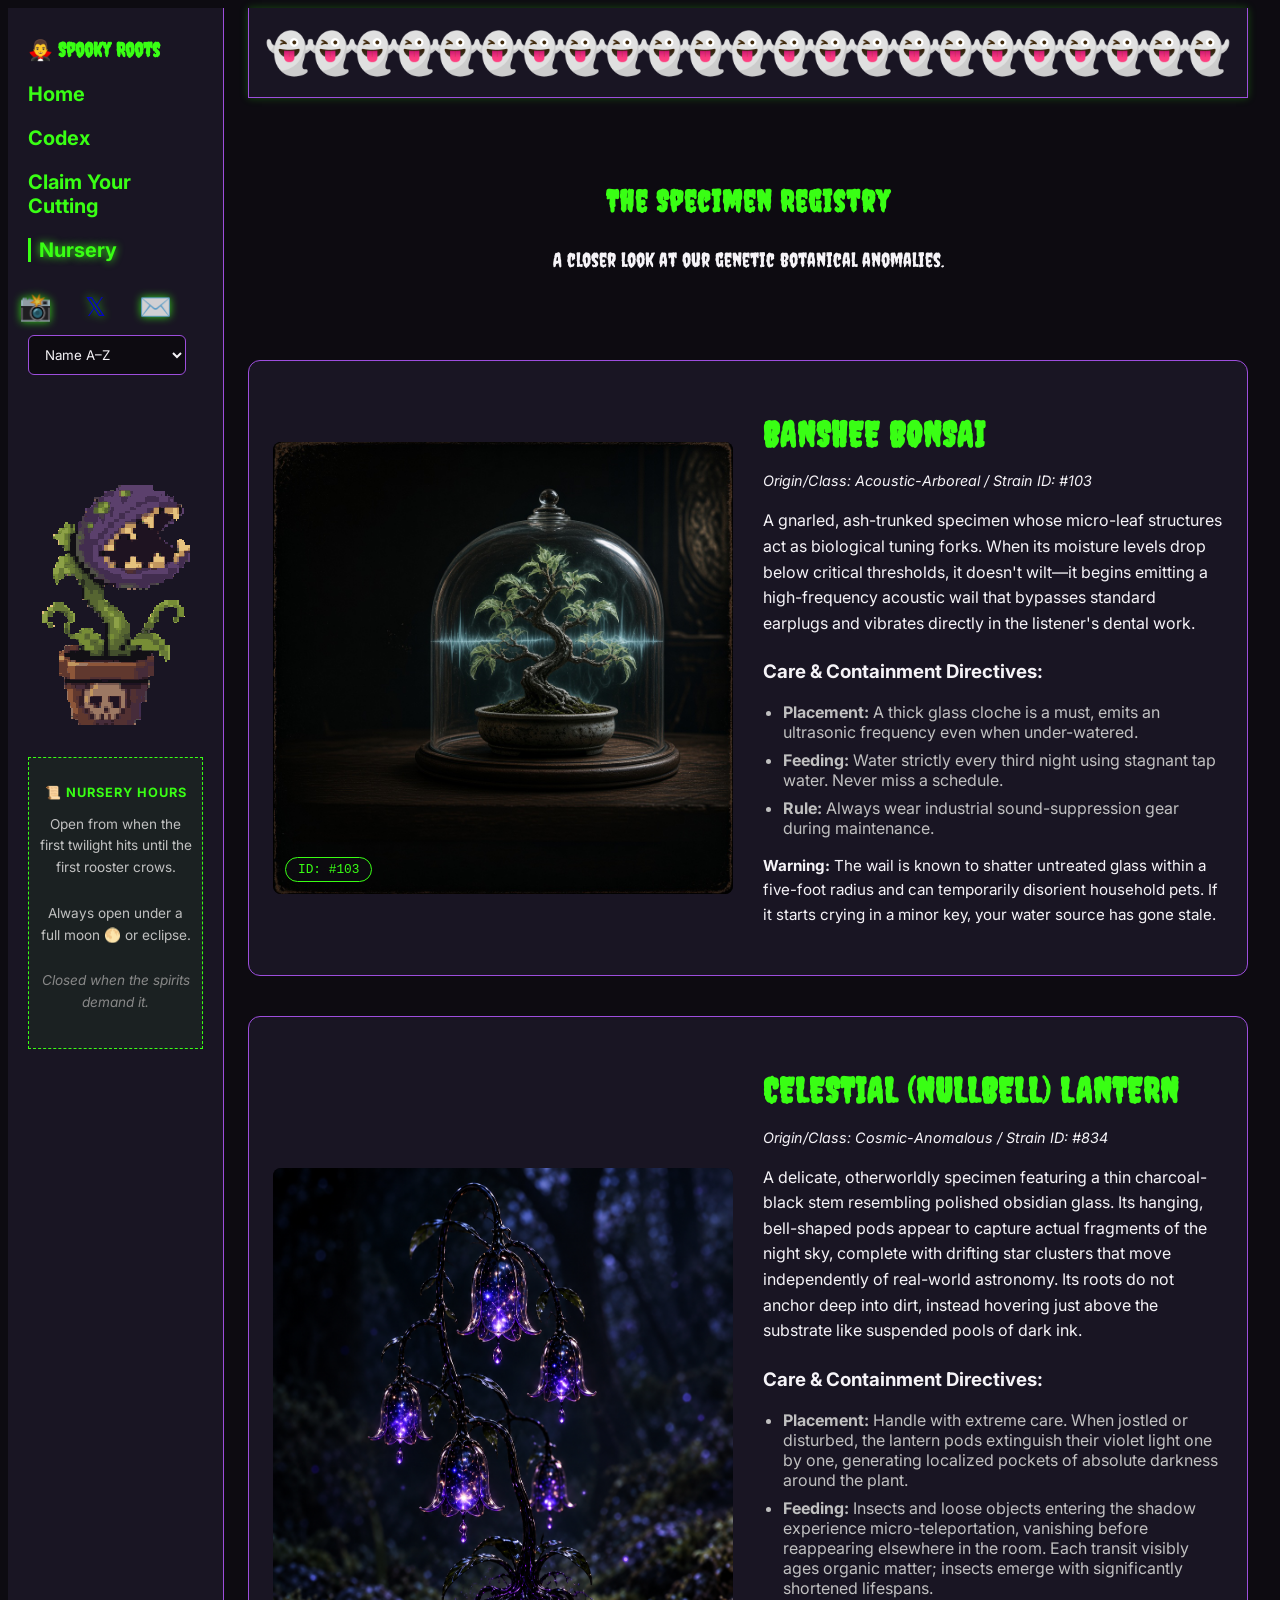
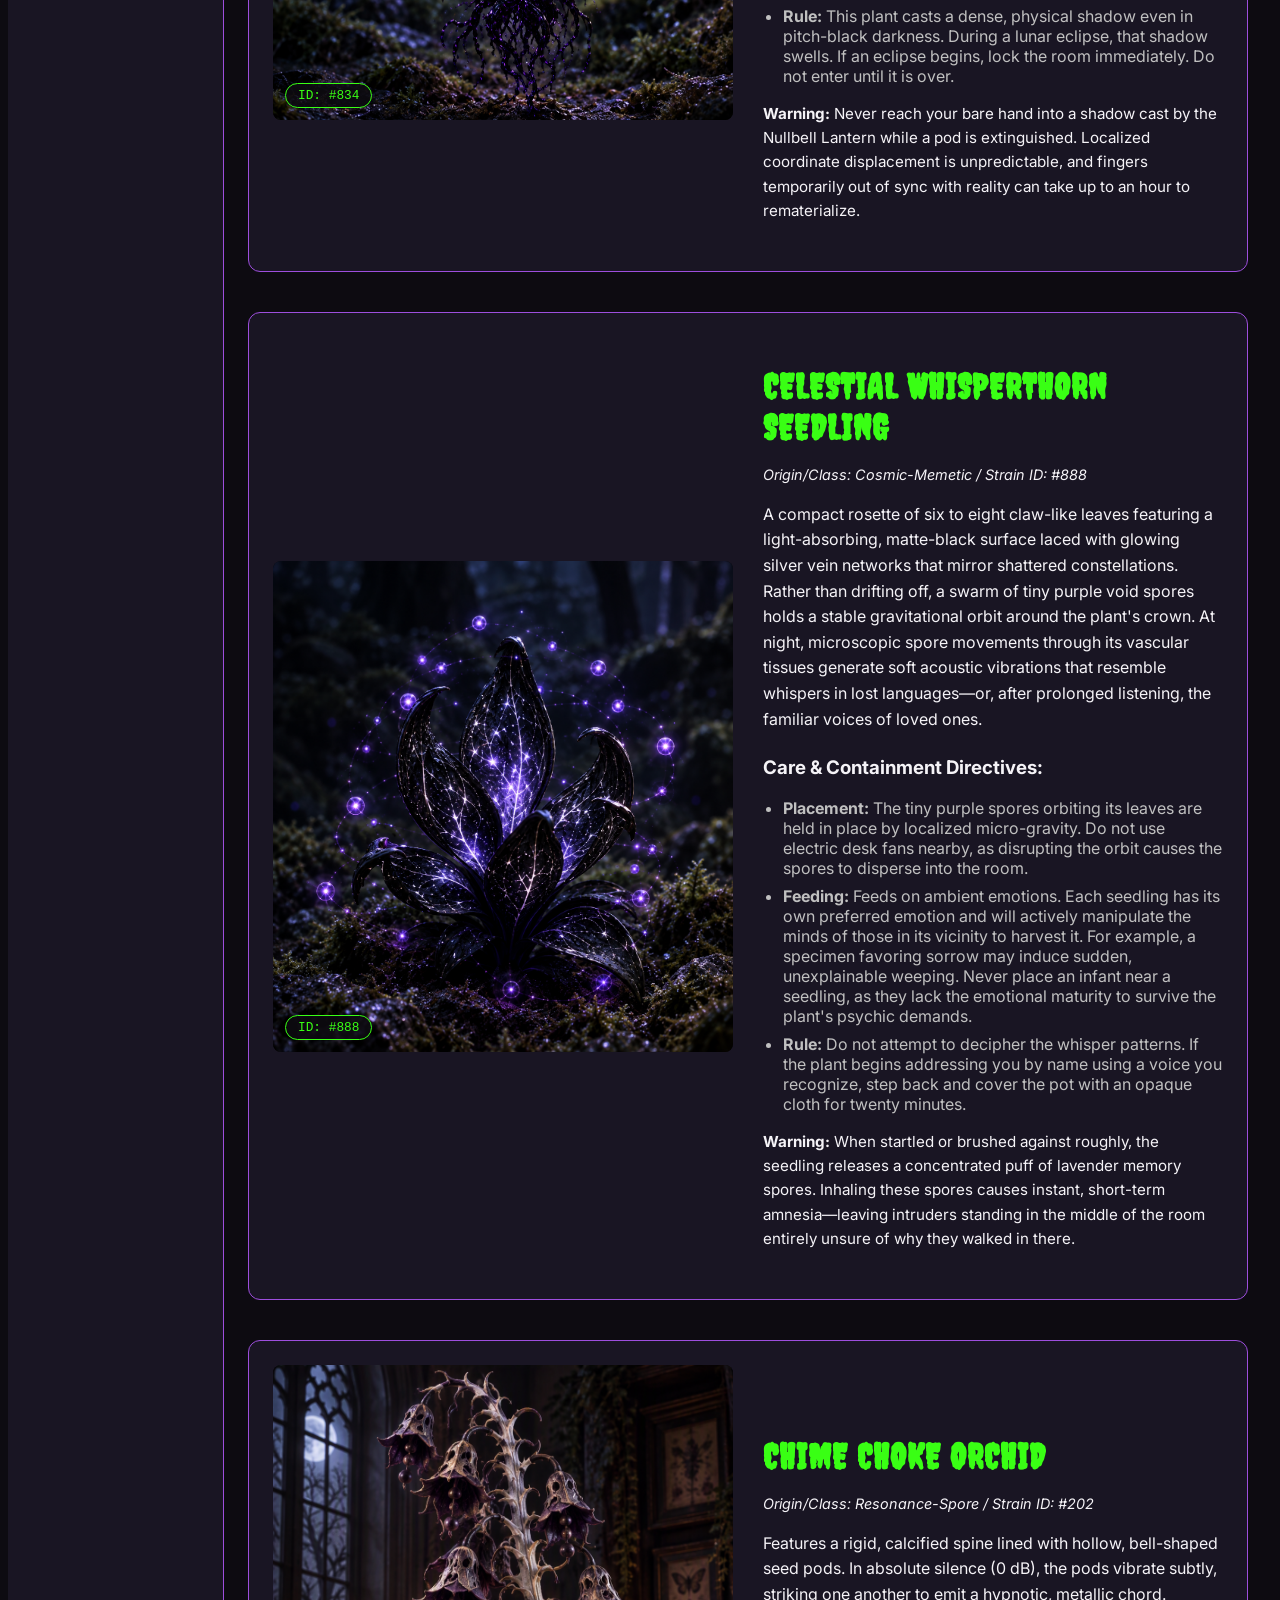
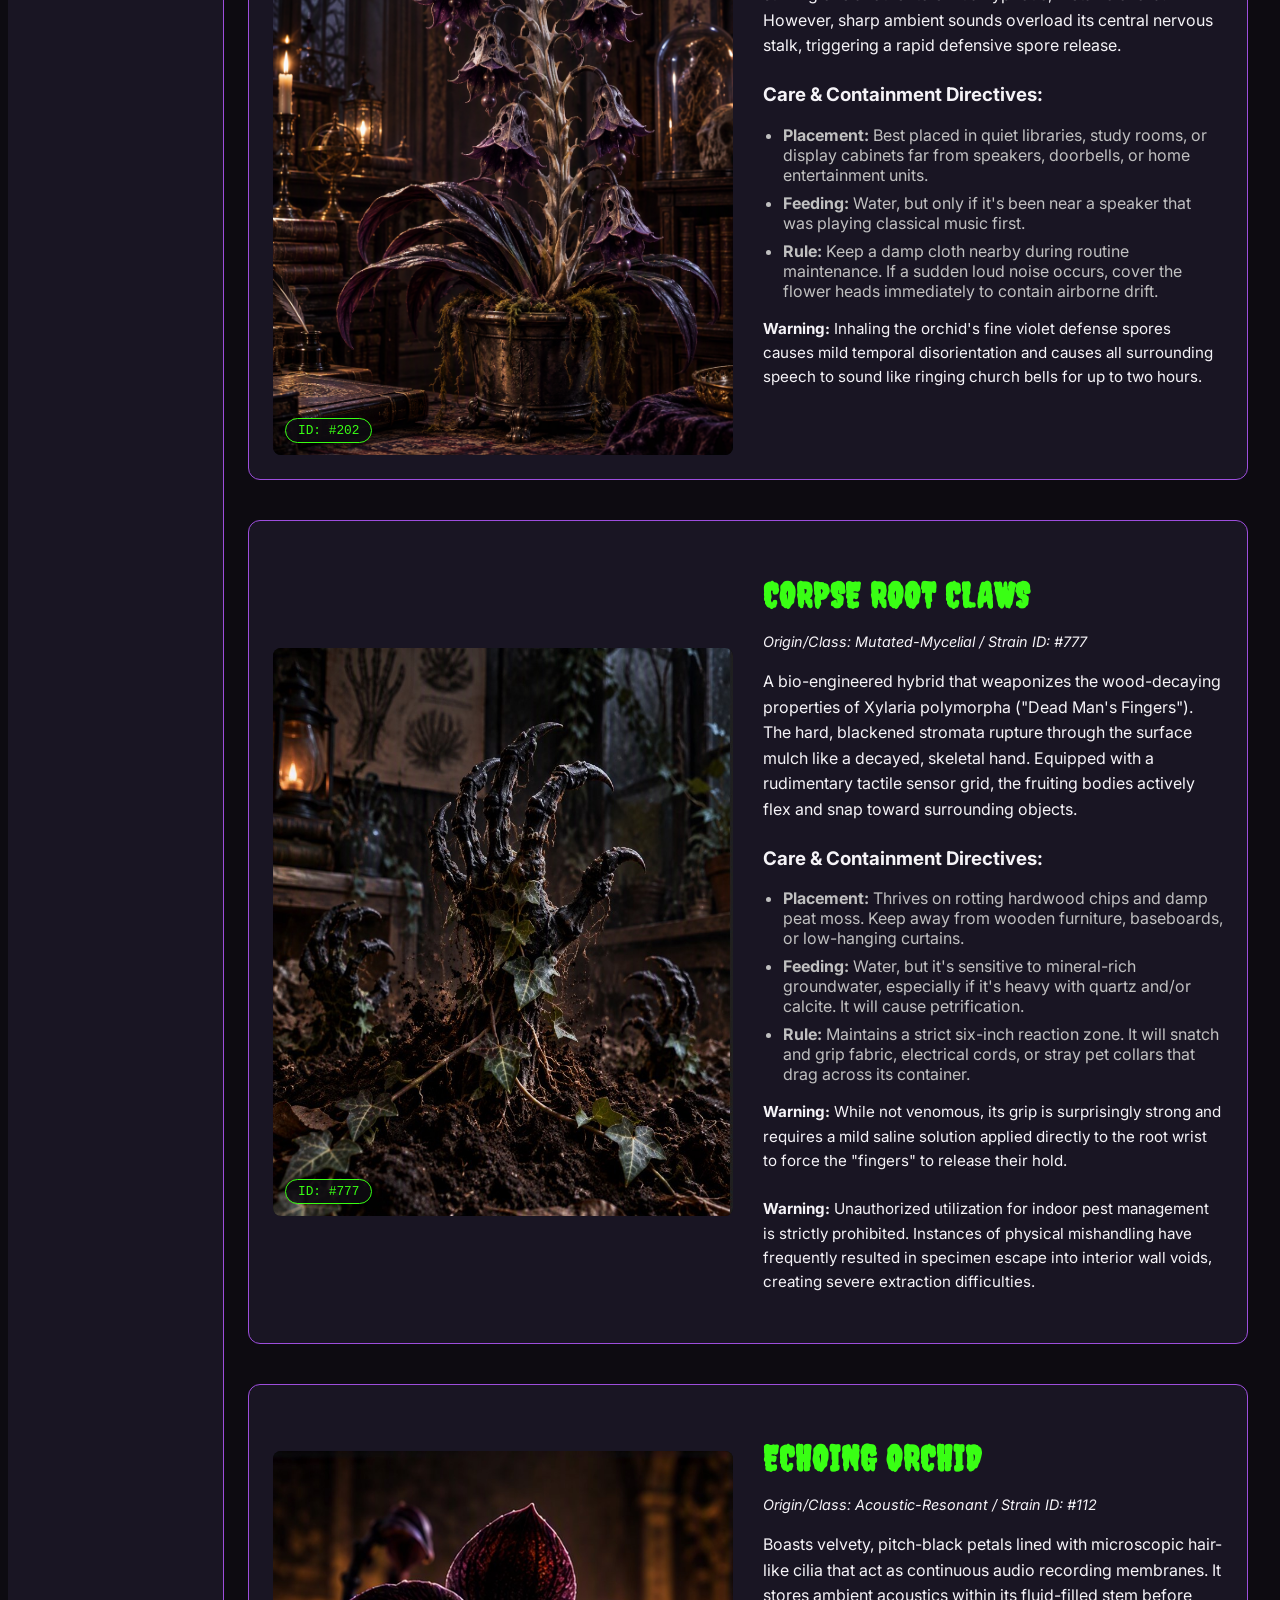
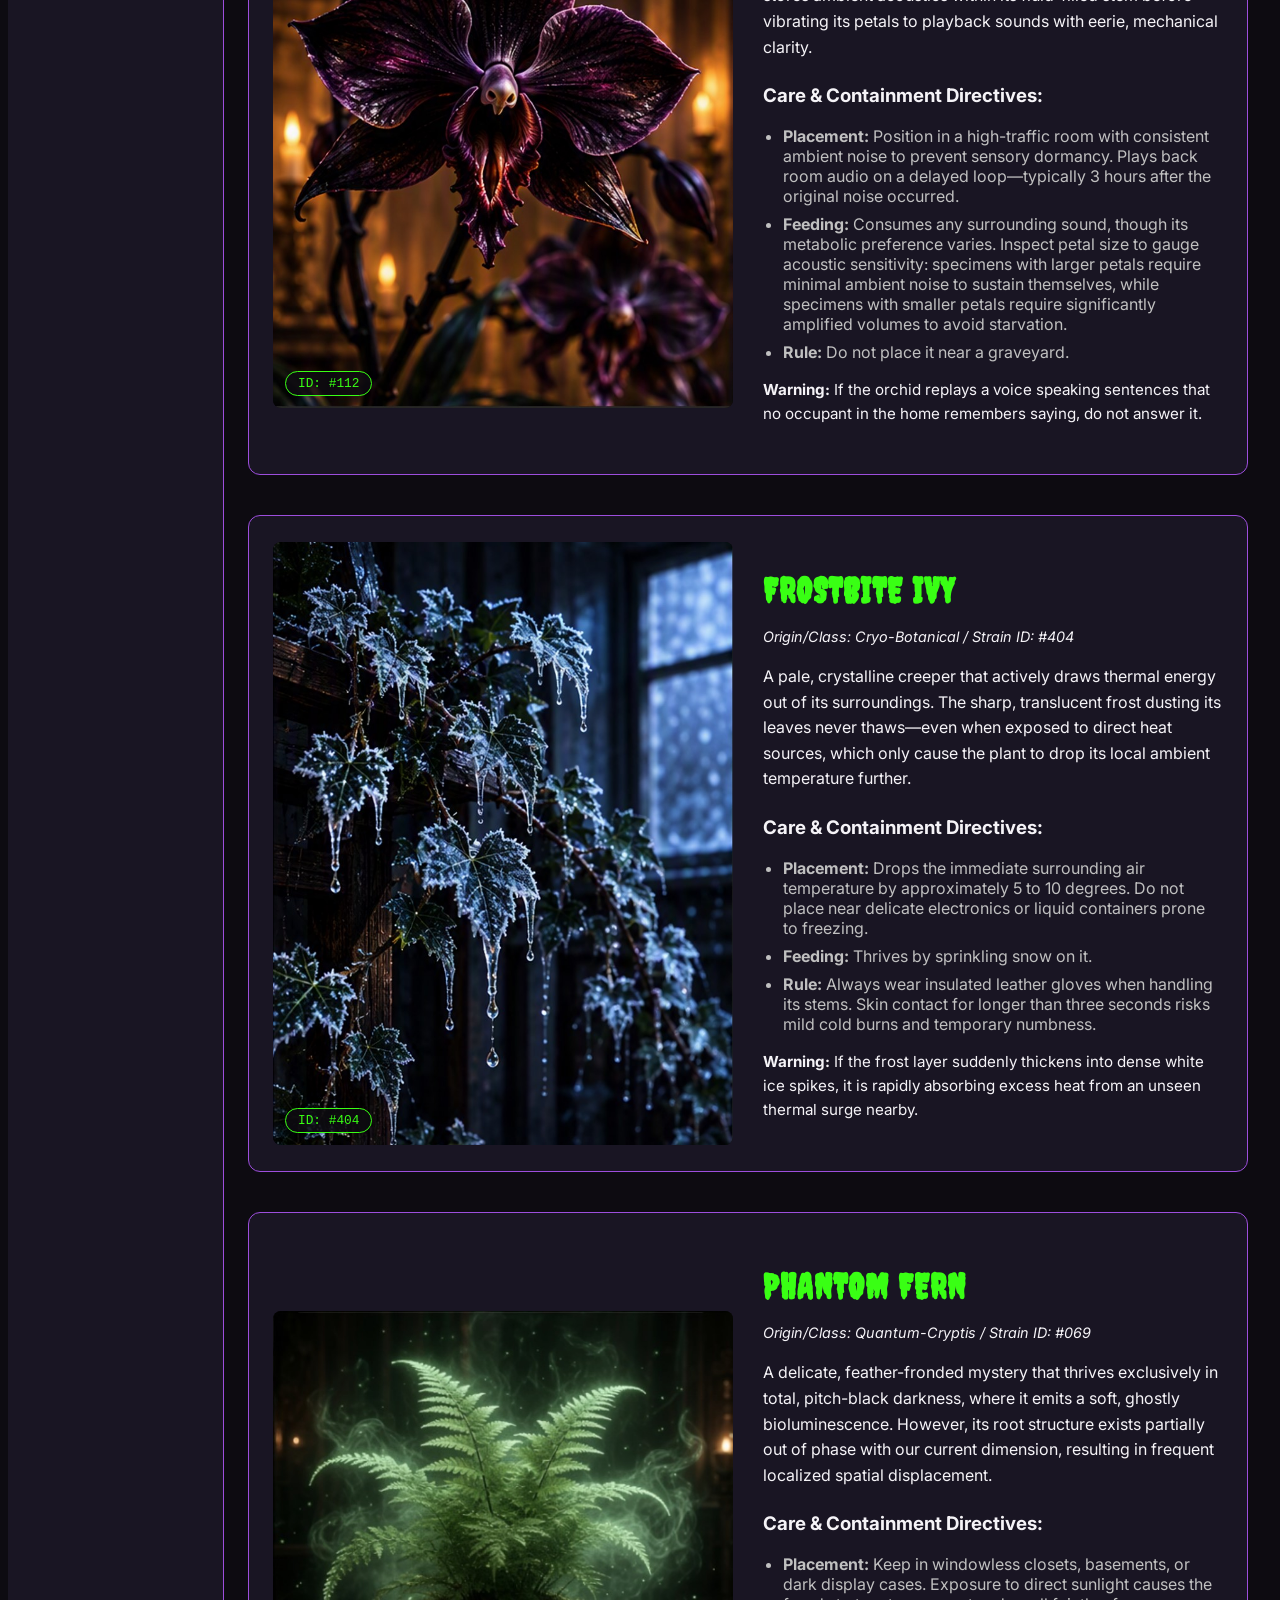
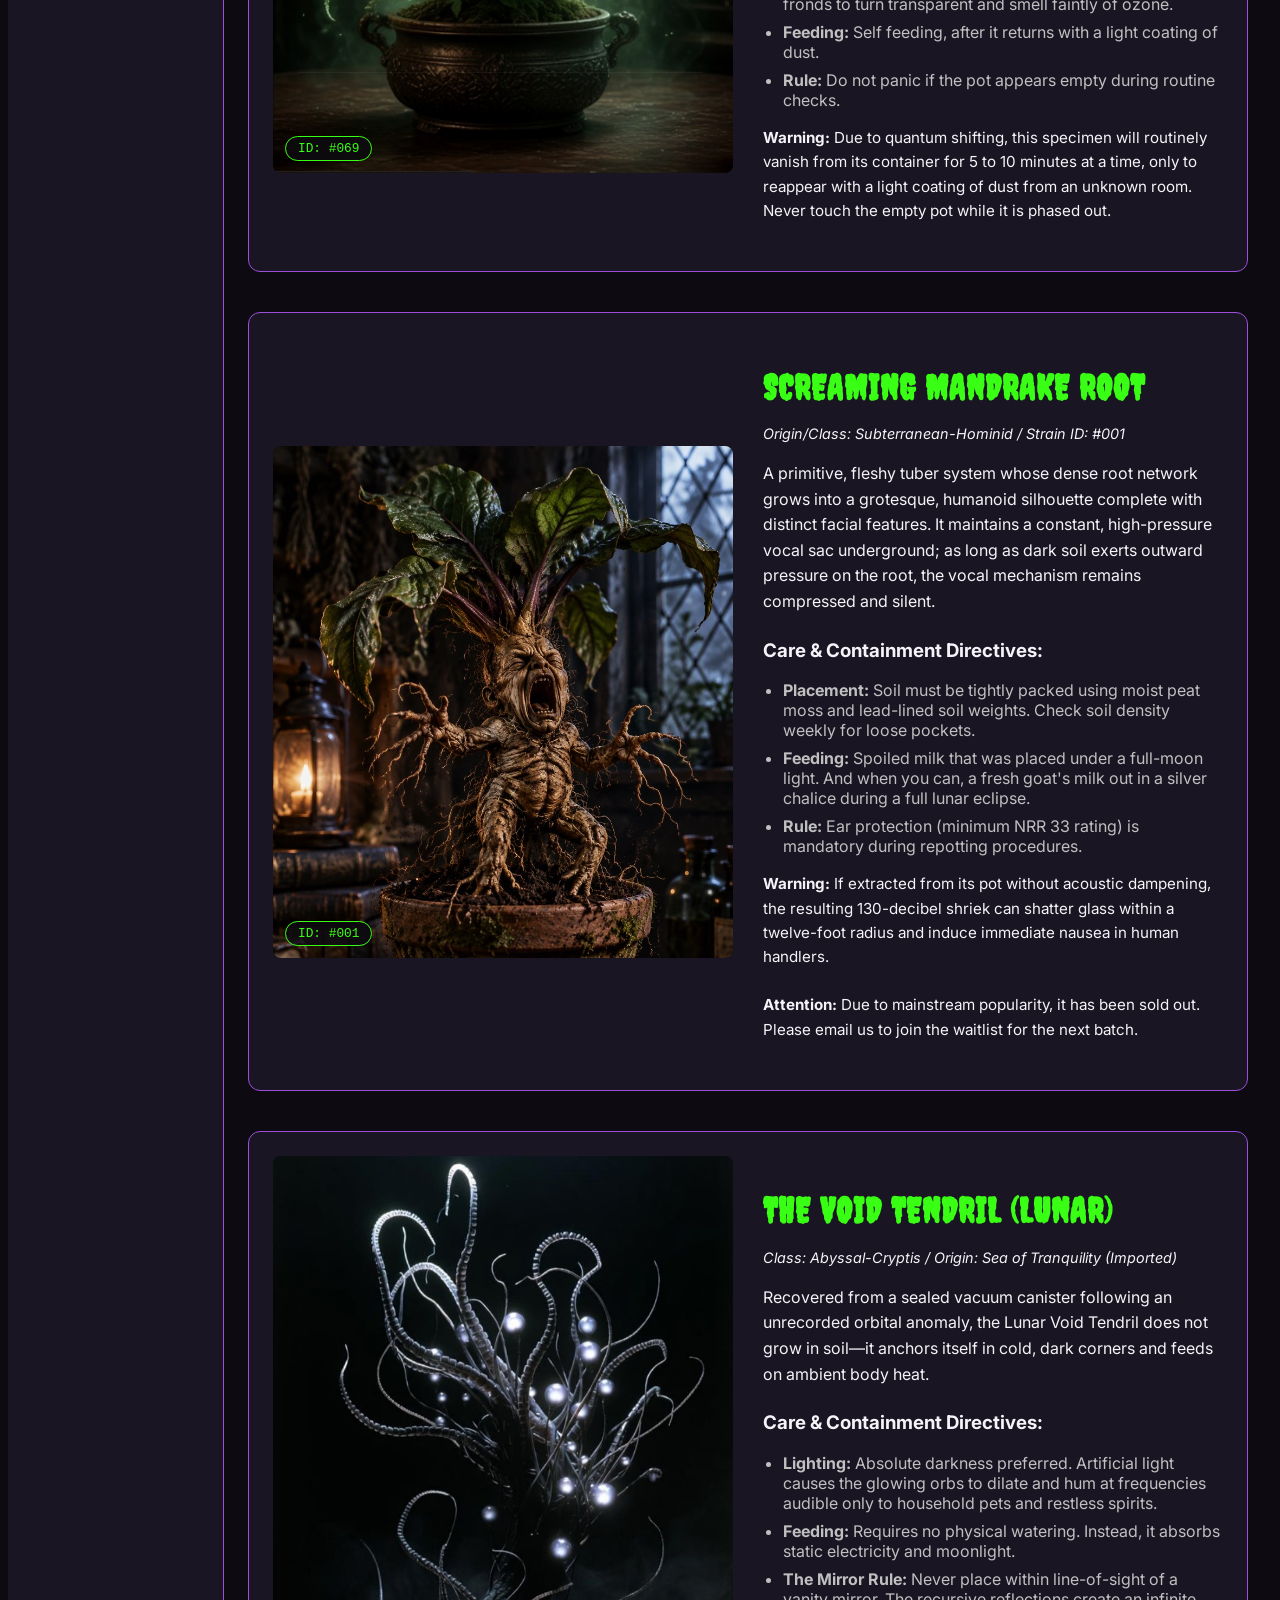
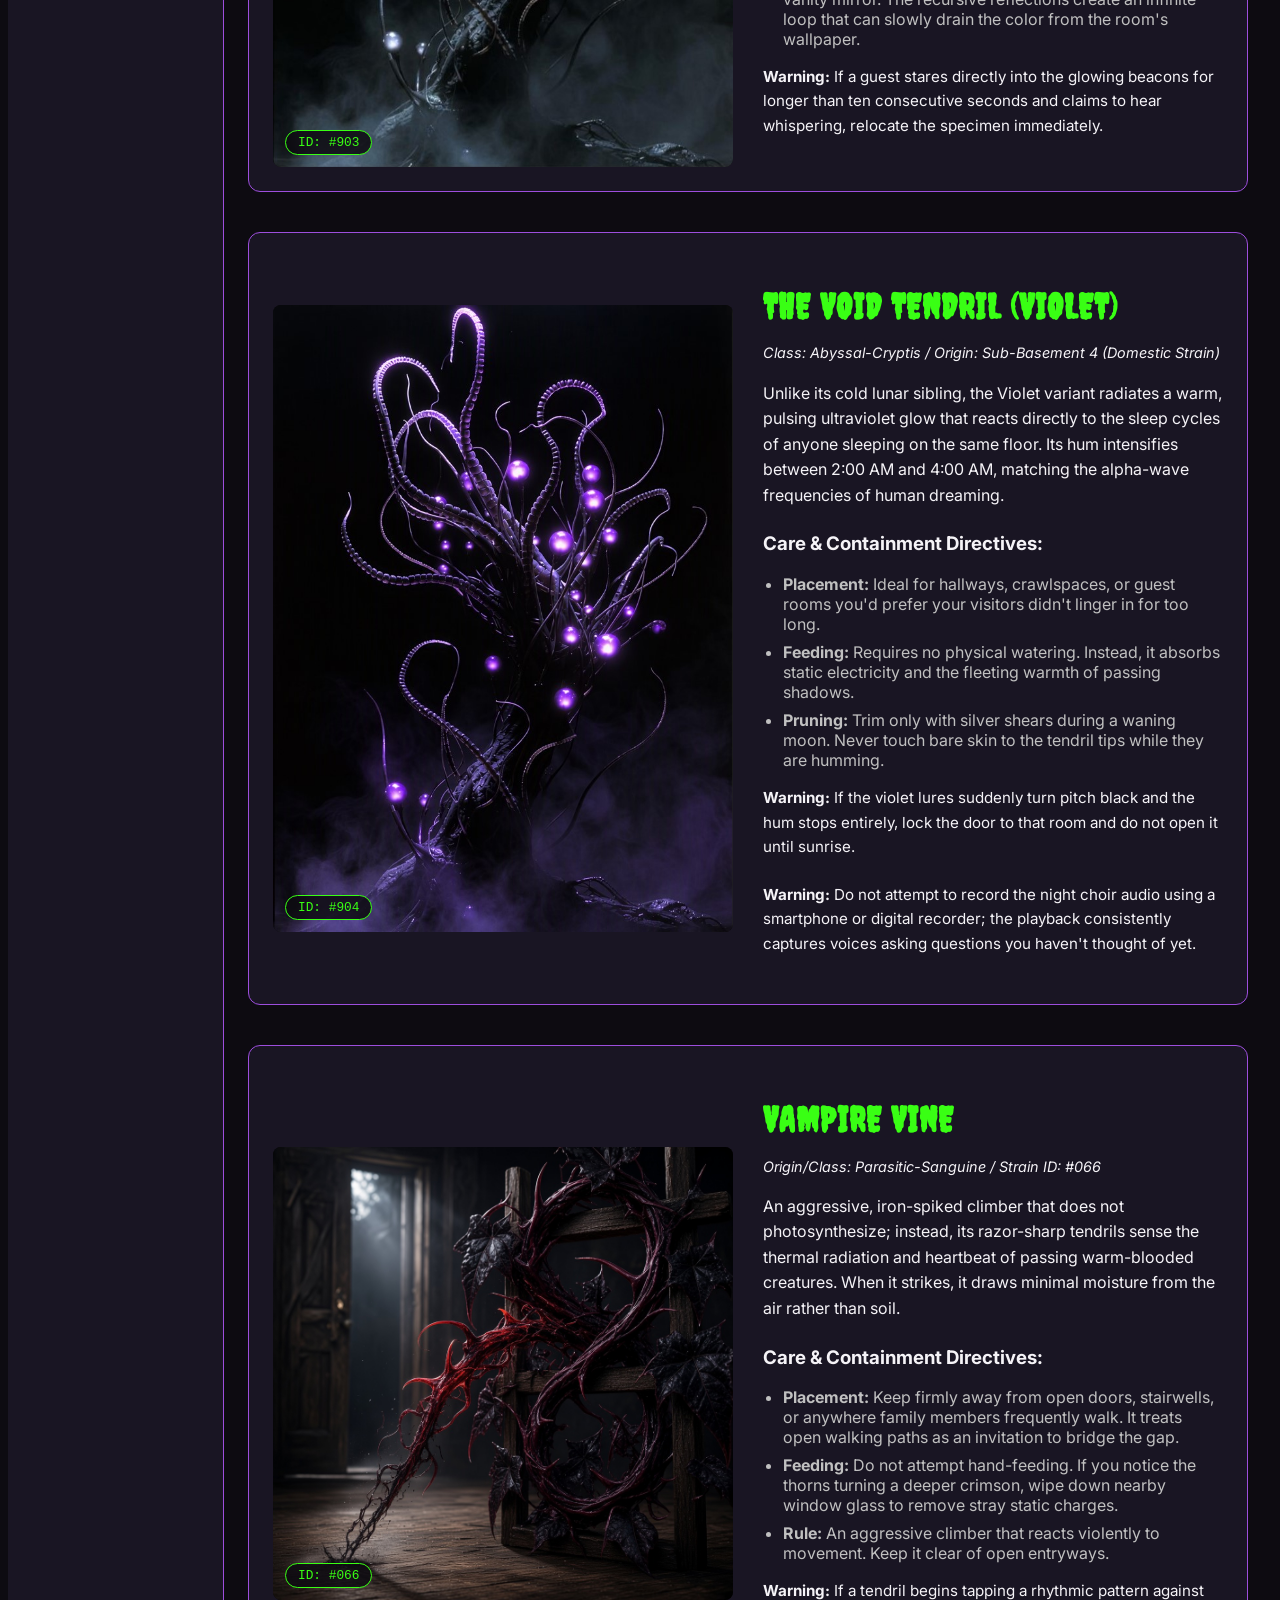
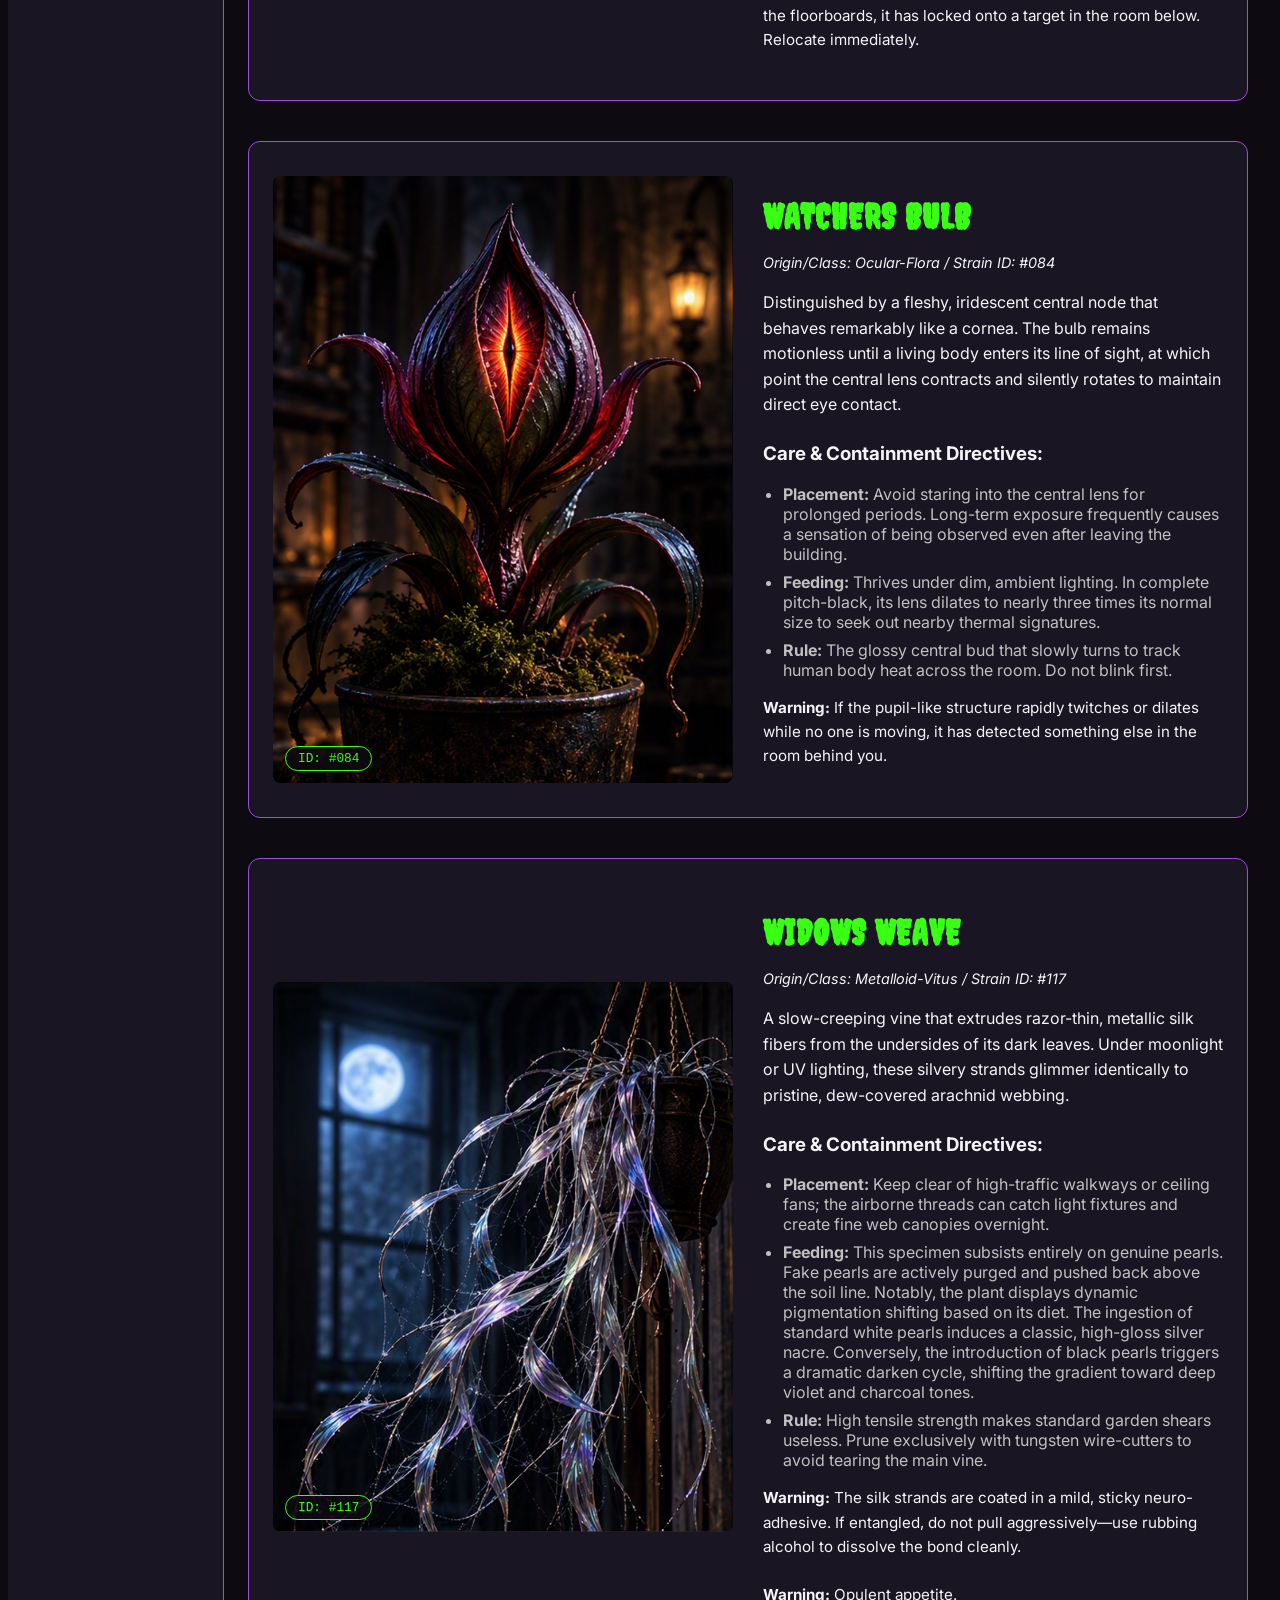
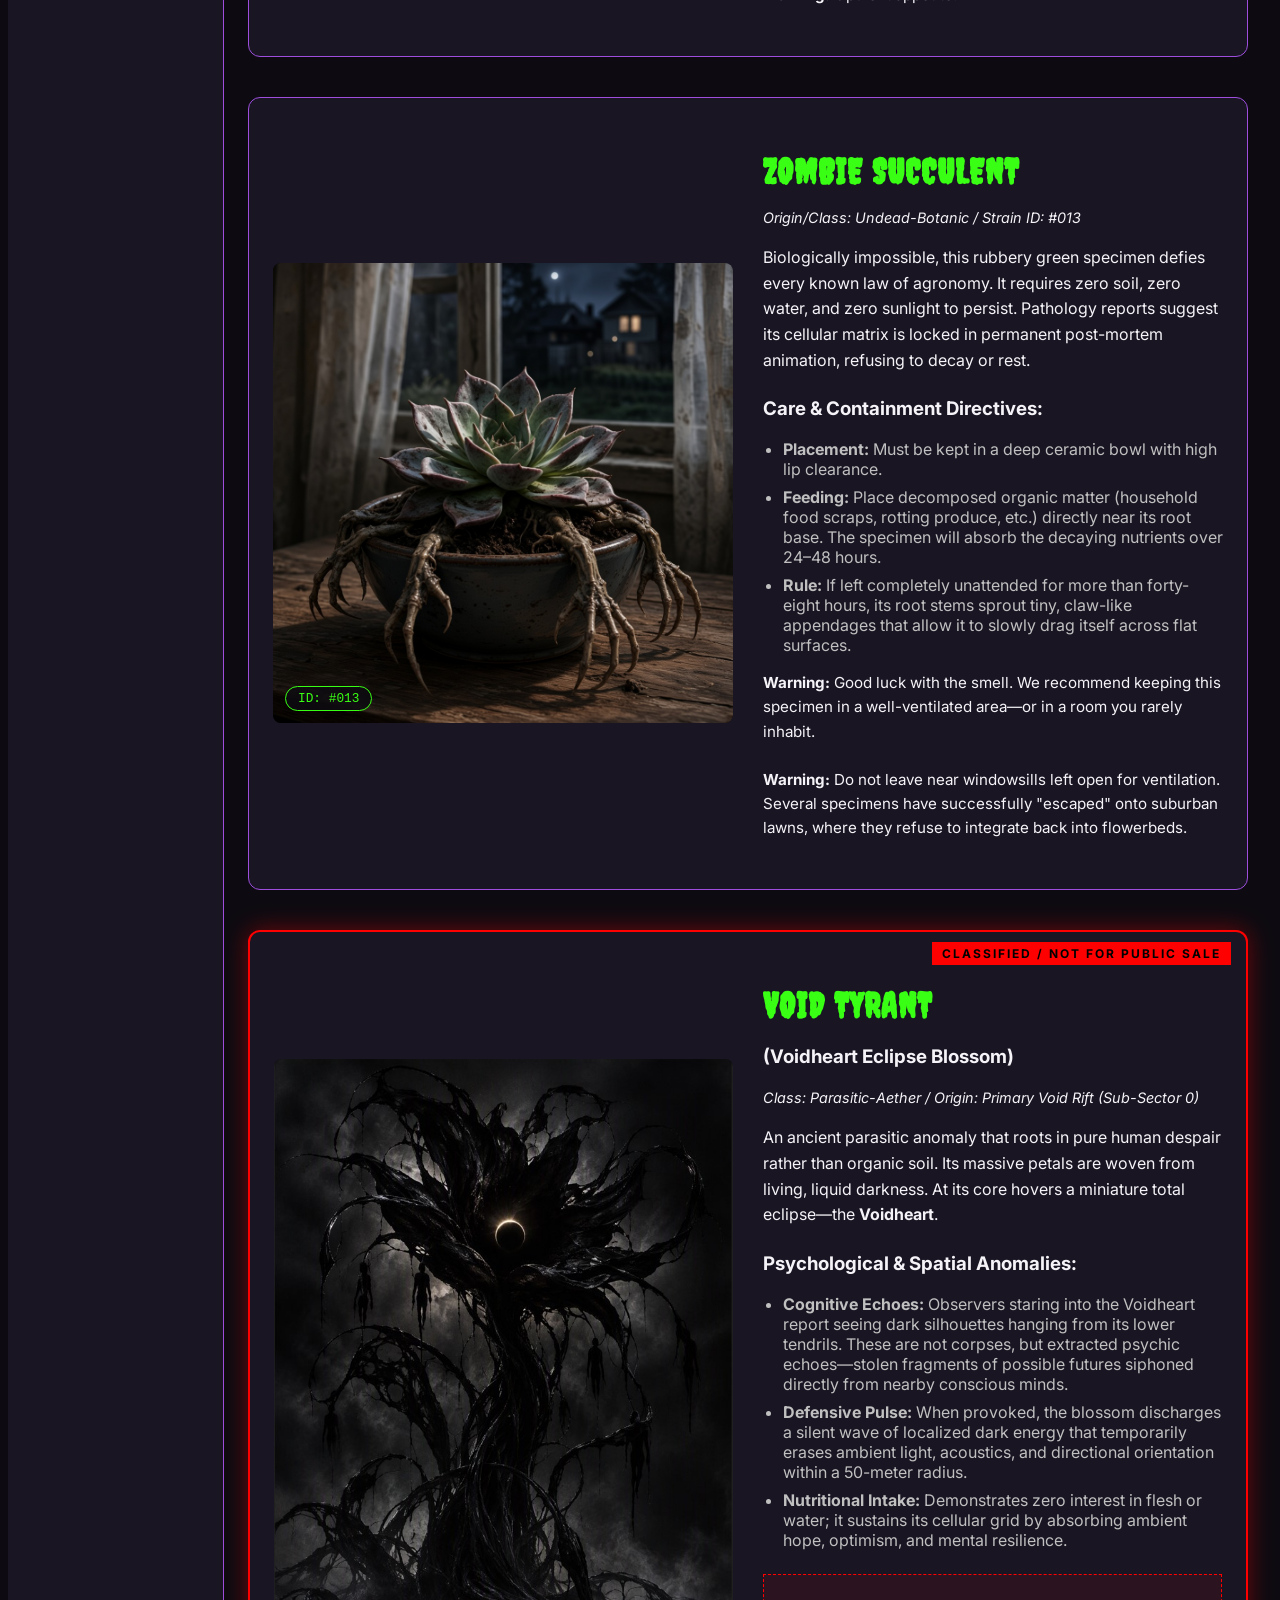
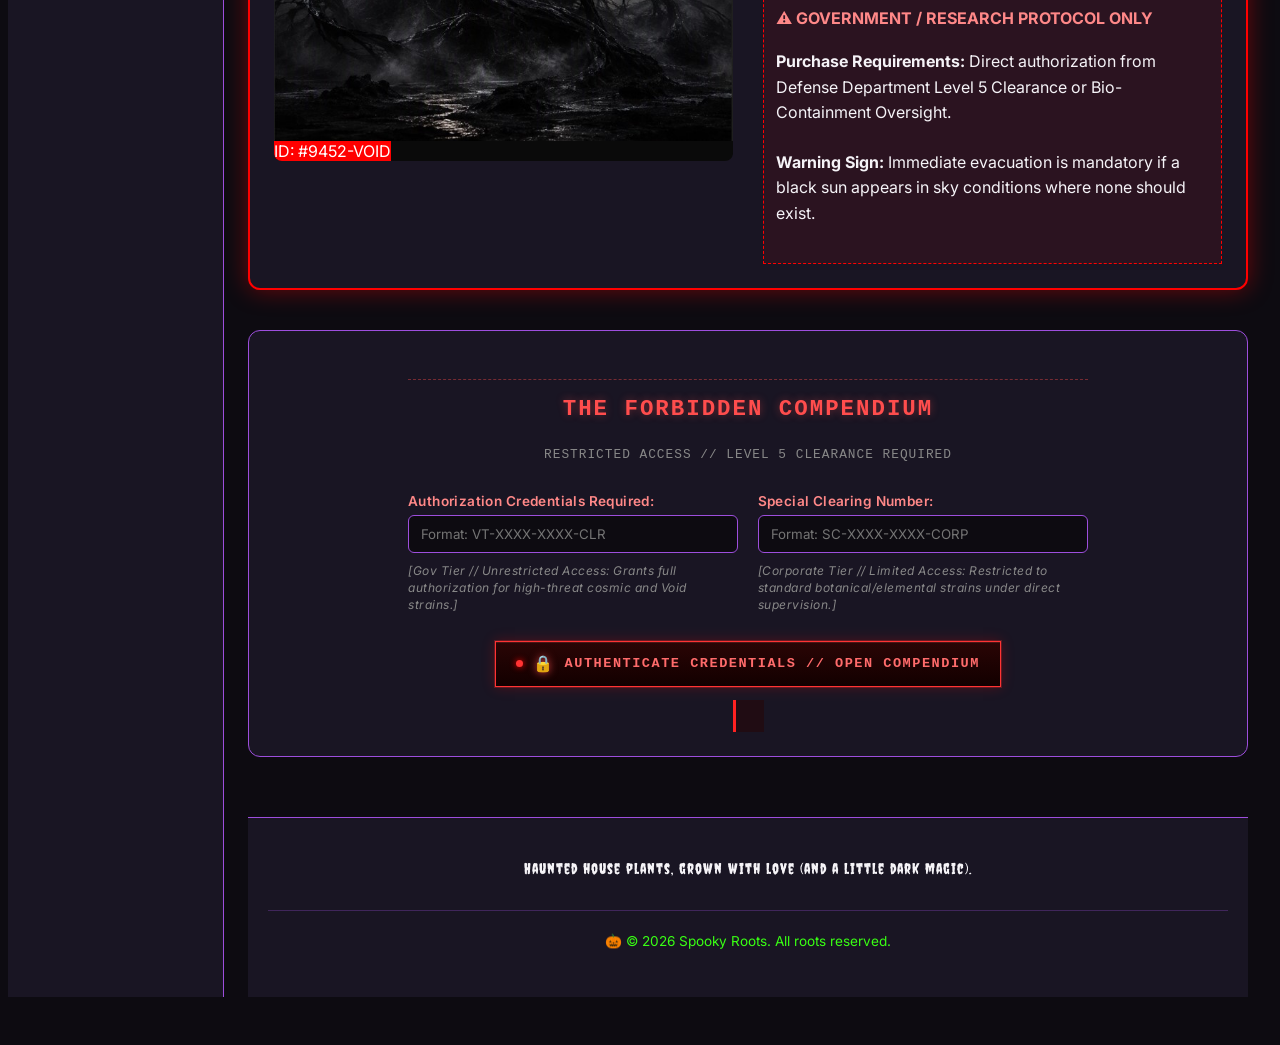
==== monsters.html @ 7ebb7beb "Add files via upload" ====
<!doctype html>
<html lang="en">
  <head>
    <meta charset="UTF-8" />
    <meta name="viewport" content="width=device-width, initial-scale=1.0" />
    <title>Nursery - Spooky Roots</title>
    <link rel="stylesheet" href="style.css" />
    <link rel="stylesheet" href="monster.css" />
    <link rel="preconnect" href="https://fonts.googleapis.com" />
    <link rel="preconnect" href="https://fonts.gstatic.com" crossorigin />
    <link
      href="https://fonts.googleapis.com/css2?family=Creepster&family=Inter:wght@400;700&display=swap"
      rel="stylesheet"
    />
  </head>
  <body>
    <div class="page-layout">
      <!-- SIDEBAR -->
      <aside class="sidebar">
        <div class="sidebar-logo">🧛‍♂️ Spooky Roots</div>
        <nav class="sidebar-nav">
          <a href="index.html">Home</a>
          <a href="care.html">Codex</a>
          <a href="waiver.html">Claim Your Cutting</a>
          <a href="monsters.html" class="active">Nursery</a>
        </nav>
        <br />
        <div class="social">
          <a
            href="https://www.instagram.com/"
            aria-label="Instagram"
            target="_blank"
            >📸</a
          >
          <a href="https://x.com/" aria-label="Twitter" target="_blank">𝕏</a>
          <a href="#" id="openEmailModal">
            <span class="social-icon">✉️</span>
          </a>
        </div>
        <!--SEARCH-->

        <select id="monsterSortSelect" class="sig-input">
          <option value="name-asc">Name A–Z</option>
          <option value="name-desc">Name Z–A</option>
        </select>

        <!--MONSTER-->
        <div class="monster-sprite"></div>

        <div class="nursery-hours">
          <h4>📜 Nursery Hours</h4>
          <p>
            Open from when the first twilight hits until the first rooster
            crows.
          </p>
          <p>Always open under a full moon 🌕 or eclipse.</p>
          <p class="closed-note">Closed when the spirits demand it.</p>
        </div>
      </aside>

      <main class="main-content">
        <header class="main-header">
          <div class="ghost-parade" id="ghostParade"></div>
        </header>

        <section class="hero">
          <h1>The Specimen Registry</h1>
          <p>A closer look at our genetic botanical anomalies.</p>
        </section>

        <!-- The Gallery Grid Container -->
        <div id="plant-066" class="monster-detail-card">
          <div class="image-container">
            <img src="vampire-vine2.jpg" alt="Vampire vine" />
            <div class="specimen-tag">ID: #066</div>
          </div>
          <div class="monster-info">
            <h2>VAMPIRE VINE</h2>
            <p class="scientific-name">
              <em>Origin/Class: Parasitic-Sanguine / Strain ID: #066</em>
            </p>

            <p>
              An aggressive, iron-spiked climber that does not photosynthesize;
              instead, its razor-sharp tendrils sense the thermal radiation and
              heartbeat of passing warm-blooded creatures. When it strikes, it
              draws minimal moisture from the air rather than soil.
            </p>

            <h3>Care & Containment Directives:</h3>
            <ul>
              <li>
                <strong>Placement:</strong> Keep firmly away from open doors,
                stairwells, or anywhere family members frequently walk. It
                treats open walking paths as an invitation to bridge the gap.
              </li>
              <li>
                <strong>Feeding:</strong> Do not attempt hand-feeding. If you
                notice the thorns turning a deeper crimson, wipe down nearby
                window glass to remove stray static charges.
              </li>
              <li>
                <strong>Rule:</strong> An aggressive climber that reacts
                violently to movement. Keep it clear of open entryways.
              </li>
            </ul>

            <p class="warning-text">
              <strong>Warning:</strong> If a tendril begins tapping a rhythmic
              pattern against the floorboards, it has locked onto a target in
              the room below. Relocate immediately.
            </p>
          </div>
        </div>

        <!-- Monster Box 2 -->
        <div id="plant-103" class="monster-detail-card">
          <div class="image-container">
            <img src="banshee-bonsai2.jpg" alt="Banshee-Bonsai" />
            <div class="specimen-tag">ID: #103</div>
          </div>
          <div class="monster-info">
            <h2>BANSHEE BONSAI</h2>
            <p class="scientific-name">
              <em>Origin/Class: Acoustic-Arboreal / Strain ID: #103</em>
            </p>

            <p>
              A gnarled, ash-trunked specimen whose micro-leaf structures act as
              biological tuning forks. When its moisture levels drop below
              critical thresholds, it doesn't wilt—it begins emitting a
              high-frequency acoustic wail that bypasses standard earplugs and
              vibrates directly in the listener's dental work.
            </p>

            <h3>Care & Containment Directives:</h3>
            <ul>
              <li>
                <strong>Placement:</strong> A thick glass cloche is a must,
                emits an ultrasonic frequency even when under-watered.
              </li>
              <li>
                <strong>Feeding:</strong> Water strictly every third night using
                stagnant tap water. Never miss a schedule.
              </li>
              <li>
                <strong>Rule:</strong> Always wear industrial sound-suppression
                gear during maintenance.
              </li>
            </ul>

            <p class="warning-text">
              <strong>Warning:</strong> The wail is known to shatter untreated
              glass within a five-foot radius and can temporarily disorient
              household pets. If it starts crying in a minor key, your water
              source has gone stale.
            </p>
          </div>
        </div>

        <!-- Monster Box 3 -->
        <div id="plant-013" class="monster-detail-card">
          <div class="image-container">
            <img src="zombie-succulent2.jpg" alt="Zombie Succulent" />
            <div class="specimen-tag">ID: #013</div>
          </div>
          <div class="monster-info">
            <h2>ZOMBIE SUCCULENT</h2>
            <p class="scientific-name">
              <em>Origin/Class: Undead-Botanic / Strain ID: #013</em>
            </p>

            <p>
              Biologically impossible, this rubbery green specimen defies every
              known law of agronomy. It requires zero soil, zero water, and zero
              sunlight to persist. Pathology reports suggest its cellular matrix
              is locked in permanent post-mortem animation, refusing to decay or
              rest.
            </p>

            <h3>Care & Containment Directives:</h3>
            <ul>
              <li>
                <strong>Placement:</strong> Must be kept in a deep ceramic bowl
                with high lip clearance.
              </li>
              <li>
                <strong>Feeding:</strong> Place decomposed organic matter
                (household food scraps, rotting produce, etc.) directly near its
                root base. The specimen will absorb the decaying nutrients over
                24–48 hours.
              </li>
              <li>
                <strong>Rule:</strong> If left completely unattended for more
                than forty-eight hours, its root stems sprout tiny, claw-like
                appendages that allow it to slowly drag itself across flat
                surfaces.
              </li>
            </ul>
            <p class="warning-text">
              <strong>Warning:</strong> Good luck with the smell. We recommend
              keeping this specimen in a well-ventilated area—or in a room you
              rarely inhabit.
            </p>

            <p class="warning-text">
              <strong>Warning:</strong> Do not leave near windowsills left open
              for ventilation. Several specimens have successfully "escaped"
              onto suburban lawns, where they refuse to integrate back into
              flowerbeds.
            </p>
          </div>
        </div>

        <!-- Monster Box 4 -->
        <div id="plant-069" class="monster-detail-card">
          <div class="image-container">
            <img src="phantom-fern.jpg" alt="Phantom Fern" />
            <div class="specimen-tag">ID: #069</div>
          </div>
          <div class="monster-info">
            <h2>PHANTOM FERN</h2>
            <p class="scientific-name">
              <em>Origin/Class: Quantum-Cryptis / Strain ID: #069</em>
            </p>

            <p>
              A delicate, feather-fronded mystery that thrives exclusively in
              total, pitch-black darkness, where it emits a soft, ghostly
              bioluminescence. However, its root structure exists partially out
              of phase with our current dimension, resulting in frequent
              localized spatial displacement.
            </p>

            <h3>Care & Containment Directives:</h3>
            <ul>
              <li>
                <strong>Placement:</strong> Keep in windowless closets,
                basements, or dark display cases. Exposure to direct sunlight
                causes the fronds to turn transparent and smell faintly of
                ozone.
              </li>
              <li>
                <strong>Feeding:</strong> Self feeding, after it returns with a
                light coating of dust.
              </li>
              <li>
                <strong>Rule:</strong> Do not panic if the pot appears empty
                during routine checks.
              </li>
            </ul>

            <p class="warning-text">
              <strong>Warning:</strong> Due to quantum shifting, this specimen
              will routinely vanish from its container for 5 to 10 minutes at a
              time, only to reappear with a light coating of dust from an
              unknown room. Never touch the empty pot while it is phased out.
            </p>
          </div>
        </div>

        <!-- Monster Box 5 -->
        <div id="plant-084" class="monster-detail-card">
          <div class="image-container">
            <img src="watchers-bulb.jpg" alt="Watcher Bulb" />
            <div class="specimen-tag">ID: #084</div>
          </div>
          <div class="monster-info">
            <h2>WATCHERS BULB</h2>
            <p class="scientific-name">
              <em>Origin/Class: Ocular-Flora / Strain ID: #084</em>
            </p>

            <p>
              Distinguished by a fleshy, iridescent central node that behaves
              remarkably like a cornea. The bulb remains motionless until a
              living body enters its line of sight, at which point the central
              lens contracts and silently rotates to maintain direct eye
              contact.
            </p>

            <h3>Care & Containment Directives:</h3>
            <ul>
              <li>
                <strong>Placement:</strong> Avoid staring into the central lens
                for prolonged periods. Long-term exposure frequently causes a
                sensation of being observed even after leaving the building.
              </li>
              <li>
                <strong>Feeding:</strong> Thrives under dim, ambient lighting.
                In complete pitch-black, its lens dilates to nearly three times
                its normal size to seek out nearby thermal signatures.
              </li>
              <li>
                <strong>Rule:</strong> The glossy central bud that slowly turns
                to track human body heat across the room. Do not blink first.
              </li>
            </ul>

            <p class="warning-text">
              <strong>Warning:</strong> If the pupil-like structure rapidly
              twitches or dilates while no one is moving, it has detected
              something else in the room behind you.
            </p>
          </div>
        </div>

        <!-- Monster Box 6 -->
        <div id="plant-404" class="monster-detail-card">
          <div class="image-container">
            <img src="frostbite-ivy.jpg" alt="Frostbite Ivy" />
            <div class="specimen-tag">ID: #404</div>
          </div>
          <div class="monster-info">
            <h2>FROSTBITE IVY</h2>
            <p class="scientific-name">
              <em>Origin/Class: Cryo-Botanical / Strain ID: #404</em>
            </p>

            <p>
              A pale, crystalline creeper that actively draws thermal energy out
              of its surroundings. The sharp, translucent frost dusting its
              leaves never thaws—even when exposed to direct heat sources, which
              only cause the plant to drop its local ambient temperature
              further.
            </p>

            <h3>Care & Containment Directives:</h3>
            <ul>
              <li>
                <strong>Placement:</strong> Drops the immediate surrounding air
                temperature by approximately 5 to 10 degrees. Do not place near
                delicate electronics or liquid containers prone to freezing.
              </li>
              <li>
                <strong>Feeding:</strong> Thrives by sprinkling snow on it.
              </li>
              <li>
                <strong>Rule:</strong> Always wear insulated leather gloves when
                handling its stems. Skin contact for longer than three seconds
                risks mild cold burns and temporary numbness.
              </li>
            </ul>

            <p class="warning-text">
              <strong>Warning:</strong> If the frost layer suddenly thickens
              into dense white ice spikes, it is rapidly absorbing excess heat
              from an unseen thermal surge nearby.
            </p>
          </div>
        </div>

        <!-- Monster Box 7 -->
        <div id="plant-112" class="monster-detail-card">
          <div class="image-container">
            <img src="echoing-orchid.jpg" alt="Echoing-orchid" />
            <div class="specimen-tag">ID: #112</div>
          </div>
          <div class="monster-info">
            <h2>ECHOING ORCHID</h2>
            <p class="scientific-name">
              <em>Origin/Class: Acoustic-Resonant / Strain ID: #112</em>
            </p>

            <p>
              Boasts velvety, pitch-black petals lined with microscopic
              hair-like cilia that act as continuous audio recording membranes.
              It stores ambient acoustics within its fluid-filled stem before
              vibrating its petals to playback sounds with eerie, mechanical
              clarity.
            </p>

            <h3>Care & Containment Directives:</h3>
            <ul>
              <li>
                <strong>Placement:</strong> Position in a high-traffic room with
                consistent ambient noise to prevent sensory dormancy. Plays back
                room audio on a delayed loop—typically 3 hours after the
                original noise occurred.
              </li>
              <li>
                <strong>Feeding:</strong> Consumes any surrounding sound, though
                its metabolic preference varies. Inspect petal size to gauge
                acoustic sensitivity: specimens with larger petals require
                minimal ambient noise to sustain themselves, while specimens
                with smaller petals require significantly amplified volumes to
                avoid starvation.
              </li>
              <li><strong>Rule:</strong> Do not place it near a graveyard.</li>
            </ul>

            <p class="warning-text">
              <strong>Warning:</strong> If the orchid replays a voice speaking
              sentences that no occupant in the home remembers saying, do not
              answer it.
            </p>
          </div>
        </div>

        <!-- Monster Box 8 -->
        <div id="plant-117" class="monster-detail-card">
          <div class="image-container">
            <img src="widows-weave.jpg" alt="Widows Weave" />
            <div class="specimen-tag">ID: #117</div>
          </div>
          <div class="monster-info">
            <h2>WIDOWS WEAVE</h2>
            <p class="scientific-name">
              <em>Origin/Class: Metalloid-Vitus / Strain ID: #117</em>
            </p>

            <p>
              A slow-creeping vine that extrudes razor-thin, metallic silk
              fibers from the undersides of its dark leaves. Under moonlight or
              UV lighting, these silvery strands glimmer identically to
              pristine, dew-covered arachnid webbing.
            </p>

            <h3>Care & Containment Directives:</h3>
            <ul>
              <li>
                <strong>Placement:</strong> Keep clear of high-traffic walkways
                or ceiling fans; the airborne threads can catch light fixtures
                and create fine web canopies overnight.
              </li>
              <li>
                <strong>Feeding:</strong> This specimen subsists entirely on
                genuine pearls. Fake pearls are actively purged and pushed back
                above the soil line. Notably, the plant displays dynamic
                pigmentation shifting based on its diet. The ingestion of
                standard white pearls induces a classic, high-gloss silver
                nacre. Conversely, the introduction of black pearls triggers a
                dramatic darken cycle, shifting the gradient toward deep violet
                and charcoal tones.
              </li>
              <li>
                <strong>Rule:</strong> High tensile strength makes standard
                garden shears useless. Prune exclusively with tungsten
                wire-cutters to avoid tearing the main vine.
              </li>
            </ul>

            <p class="warning-text">
              <strong>Warning:</strong> The silk strands are coated in a mild,
              sticky neuro-adhesive. If entangled, do not pull aggressively—use
              rubbing alcohol to dissolve the bond cleanly.
            </p>
            <p class="warning-text">
              <strong>Warning:</strong> Opulent appetite.
            </p>
          </div>
        </div>

        <!-- Monster Box 9 -->
        <div id="plant-001" class="monster-detail-card">
          <div class="image-container">
            <img
              src="screaming-mandrake-root.jpg"
              alt="Screaming Mandrake Root"
            />
            <div class="specimen-tag">ID: #001</div>
          </div>
          <div class="monster-info">
            <h2>SCREAMING MANDRAKE ROOT</h2>
            <p class="scientific-name">
              <em>Origin/Class: Subterranean-Hominid / Strain ID: #001</em>
            </p>

            <p>
              A primitive, fleshy tuber system whose dense root network grows
              into a grotesque, humanoid silhouette complete with distinct
              facial features. It maintains a constant, high-pressure vocal sac
              underground; as long as dark soil exerts outward pressure on the
              root, the vocal mechanism remains compressed and silent.
            </p>

            <h3>Care & Containment Directives:</h3>
            <ul>
              <li>
                <strong>Placement:</strong> Soil must be tightly packed using
                moist peat moss and lead-lined soil weights. Check soil density
                weekly for loose pockets.
              </li>
              <li>
                <strong>Feeding:</strong> Spoiled milk that was placed under a
                full-moon light. And when you can, a fresh goat's milk out in a
                silver chalice during a full lunar eclipse.
              </li>
              <li>
                <strong>Rule:</strong> Ear protection (minimum NRR 33 rating) is
                mandatory during repotting procedures.
              </li>
            </ul>

            <p class="warning-text">
              <strong>Warning:</strong> If extracted from its pot without
              acoustic dampening, the resulting 130-decibel shriek can shatter
              glass within a twelve-foot radius and induce immediate nausea in
              human handlers.
            </p>
            <p class="warning-text">
              <strong>Attention:</strong> Due to mainstream popularity, it has
              been sold out. Please email us to join the waitlist for the next
              batch.
            </p>
          </div>
        </div>

        <!-- Monster Box 10 -->
        <div id="plant-777" class="monster-detail-card">
          <div class="image-container">
            <img src="corpse-root-claws.jpg" alt="Corpse-Root Claws" />
            <div class="specimen-tag">ID: #777</div>
          </div>
          <div class="monster-info">
            <h2>CORPSE ROOT CLAWS</h2>
            <p class="scientific-name">
              <em>Origin/Class: Mutated-Mycelial / Strain ID: #777</em>
            </p>

            <p>
              A bio-engineered hybrid that weaponizes the wood-decaying
              properties of Xylaria polymorpha ("Dead Man's Fingers"). The hard,
              blackened stromata rupture through the surface mulch like a
              decayed, skeletal hand. Equipped with a rudimentary tactile sensor
              grid, the fruiting bodies actively flex and snap toward
              surrounding objects.
            </p>

            <h3>Care & Containment Directives:</h3>
            <ul>
              <li>
                <strong>Placement:</strong> Thrives on rotting hardwood chips
                and damp peat moss. Keep away from wooden furniture, baseboards,
                or low-hanging curtains.
              </li>
              <li>
                <strong>Feeding:</strong> Water, but it's sensitive to
                mineral-rich groundwater, especially if it's heavy with quartz
                and/or calcite. It will cause petrification.
              </li>
              <li>
                <strong>Rule:</strong> Maintains a strict six-inch reaction
                zone. It will snatch and grip fabric, electrical cords, or stray
                pet collars that drag across its container.
              </li>
            </ul>

            <p class="warning-text">
              <strong>Warning:</strong> While not venomous, its grip is
              surprisingly strong and requires a mild saline solution applied
              directly to the root wrist to force the "fingers" to release their
              hold.
            </p>

            <p class="warning-text">
              <strong>Warning:</strong> Unauthorized utilization for indoor pest
              management is strictly prohibited. Instances of physical
              mishandling have frequently resulted in specimen escape into
              interior wall voids, creating severe extraction difficulties.
            </p>
          </div>
        </div>

        <!-- Monster Box 11 -->
        <div id="plant-202" class="monster-detail-card">
          <div class="image-container">
            <img src="chime-choke-orchid2.png" alt="Chime-Choke Orchid" />
            <div class="specimen-tag">ID: #202</div>
          </div>
          <div class="monster-info">
            <h2>CHIME CHOKE ORCHID</h2>
            <p class="scientific-name">
              <em>Origin/Class: Resonance-Spore / Strain ID: #202</em>
            </p>

            <p>
              Features a rigid, calcified spine lined with hollow, bell-shaped
              seed pods. In absolute silence (0 dB), the pods vibrate subtly,
              striking one another to emit a hypnotic, metallic chord. However,
              sharp ambient sounds overload its central nervous stalk,
              triggering a rapid defensive spore release.
            </p>

            <h3>Care & Containment Directives:</h3>
            <ul>
              <li>
                <strong>Placement:</strong> Best placed in quiet libraries,
                study rooms, or display cabinets far from speakers, doorbells,
                or home entertainment units.
              </li>
              <li>
                <strong>Feeding:</strong> Water, but only if it's been near a
                speaker that was playing classical music first.
              </li>
              <li>
                <strong>Rule:</strong> Keep a damp cloth nearby during routine
                maintenance. If a sudden loud noise occurs, cover the flower
                heads immediately to contain airborne drift.
              </li>
            </ul>

            <p class="warning-text">
              <strong>Warning:</strong> Inhaling the orchid's fine violet
              defense spores causes mild temporal disorientation and causes all
              surrounding speech to sound like ringing church bells for up to
              two hours.
            </p>
          </div>
        </div>

        <!-- Monster Box 12 -->
        <div id="plant-903" class="monster-detail-card">
          <div class="image-container">
            <img src="void-theme-white.jpg" alt="Void Tendril (Lunar)" />
            <div class="specimen-tag">ID: #903</div>
          </div>
          <div class="monster-info">
            <h2>THE VOID TENDRIL (LUNAR)</h2>
            <p class="scientific-name">
              <em
                >Class: Abyssal-Cryptis / Origin: Sea of Tranquility
                (Imported)</em
              >
            </p>

            <p>
              Recovered from a sealed vacuum canister following an unrecorded
              orbital anomaly, the Lunar Void Tendril does not grow in soil—it
              anchors itself in cold, dark corners and feeds on ambient body
              heat.
            </p>

            <h3>Care & Containment Directives:</h3>
            <ul>
              <li>
                <strong>Lighting:</strong> Absolute darkness preferred.
                Artificial light causes the glowing orbs to dilate and hum at
                frequencies audible only to household pets and restless spirits.
              </li>
              <li>
                <strong>Feeding:</strong> Requires no physical watering.
                Instead, it absorbs static electricity and moonlight.
              </li>
              <li>
                <strong>The Mirror Rule:</strong> Never place within
                line-of-sight of a vanity mirror. The recursive reflections
                create an infinite loop that can slowly drain the color from the
                room's wallpaper.
              </li>
            </ul>

            <p class="warning-text">
              <strong>Warning:</strong> If a guest stares directly into the
              glowing beacons for longer than ten consecutive seconds and claims
              to hear whispering, relocate the specimen immediately.
            </p>
          </div>
        </div>

        <!-- Monster Box 13 -->
        <div id="plant-904" class="monster-detail-card">
          <div class="image-container">
            <img src="void-theme-purple.jpg" alt="Void Tendril (Violet)" />
            <div class="specimen-tag">ID: #904</div>
          </div>
          <div class="monster-info">
            <h2>THE VOID TENDRIL (VIOLET)</h2>
            <p class="scientific-name">
              <em
                >Class: Abyssal-Cryptis / Origin: Sub-Basement 4 (Domestic
                Strain)</em
              >
            </p>

            <p>
              Unlike its cold lunar sibling, the Violet variant radiates a warm,
              pulsing ultraviolet glow that reacts directly to the sleep cycles
              of anyone sleeping on the same floor. Its hum intensifies between
              2:00 AM and 4:00 AM, matching the alpha-wave frequencies of human
              dreaming.
            </p>

            <h3>Care & Containment Directives:</h3>
            <ul>
              <li>
                <strong>Placement:</strong> Ideal for hallways, crawlspaces, or
                guest rooms you'd prefer your visitors didn't linger in for too
                long.
              </li>
              <li>
                <strong>Feeding:</strong> Requires no physical watering.
                Instead, it absorbs static electricity and the fleeting warmth
                of passing shadows.
              </li>
              <li>
                <strong>Pruning:</strong> Trim only with silver shears during a
                waning moon. Never touch bare skin to the tendril tips while
                they are humming.
              </li>
            </ul>

            <p class="warning-text">
              <strong>Warning:</strong> If the violet lures suddenly turn pitch
              black and the hum stops entirely, lock the door to that room and
              do not open it until sunrise.
            </p>
            <p class="warning-text">
              <strong>Warning:</strong> Do not attempt to record the night choir
              audio using a smartphone or digital recorder; the playback
              consistently captures voices asking questions you haven't thought
              of yet.
            </p>
          </div>
        </div>

        <!-- Monster Box 14 -->
        <div id="plant-834" class="monster-detail-card">
          <div class="image-container">
            <img src="Celestial Lantern Plant.png" alt="Celestial Lantern" />
            <div class="specimen-tag">ID: #834</div>
          </div>
          <div class="monster-info">
            <h2>CELESTIAL (NULLBELL) LANTERN</h2>
            <p class="scientific-name">
              <em>Origin/Class: Cosmic-Anomalous / Strain ID: #834</em>
            </p>

            <p>
              A delicate, otherworldly specimen featuring a thin charcoal-black
              stem resembling polished obsidian glass. Its hanging, bell-shaped
              pods appear to capture actual fragments of the night sky, complete
              with drifting star clusters that move independently of real-world
              astronomy. Its roots do not anchor deep into dirt, instead
              hovering just above the substrate like suspended pools of dark
              ink.
            </p>

            <h3>Care & Containment Directives:</h3>
            <ul>
              <li>
                <strong>Placement:</strong> Handle with extreme care. When
                jostled or disturbed, the lantern pods extinguish their violet
                light one by one, generating localized pockets of absolute
                darkness around the plant.
              </li>
              <li>
                <strong>Feeding:</strong> Insects and loose objects entering the
                shadow experience micro-teleportation, vanishing before
                reappearing elsewhere in the room. Each transit visibly ages
                organic matter; insects emerge with significantly shortened
                lifespans.
              </li>
              <li>
                <strong>Rule:</strong> This plant casts a dense, physical shadow
                even in pitch-black darkness. During a lunar eclipse, that
                shadow swells. If an eclipse begins, lock the room immediately.
                Do not enter until it is over.
              </li>
            </ul>

            <p class="warning-text">
              <strong>Warning:</strong> Never reach your bare hand into a shadow
              cast by the Nullbell Lantern while a pod is extinguished.
              Localized coordinate displacement is unpredictable, and fingers
              temporarily out of sync with reality can take up to an hour to
              rematerialize.
            </p>
          </div>
        </div>

        <!-- Monster Box 15 -->
        <div id="plant-888" class="monster-detail-card">
          <div class="image-container">
            <img
              src="Celestial Whisperthorn Seedling.png"
              alt="Celestial Whisperthorn Seedling"
            />
            <div class="specimen-tag">ID: #888</div>
          </div>
          <div class="monster-info">
            <h2>CELESTIAL WHISPERTHORN SEEDLING</h2>
            <p class="scientific-name">
              <em>Origin/Class: Cosmic-Memetic / Strain ID: #888</em>
            </p>

            <p>
              A compact rosette of six to eight claw-like leaves featuring a
              light-absorbing, matte-black surface laced with glowing silver
              vein networks that mirror shattered constellations. Rather than
              drifting off, a swarm of tiny purple void spores holds a stable
              gravitational orbit around the plant's crown. At night,
              microscopic spore movements through its vascular tissues generate
              soft acoustic vibrations that resemble whispers in lost
              languages—or, after prolonged listening, the familiar voices of
              loved ones.
            </p>

            <h3>Care & Containment Directives:</h3>
            <ul>
              <li>
                <strong>Placement:</strong> The tiny purple spores orbiting its
                leaves are held in place by localized micro-gravity. Do not use
                electric desk fans nearby, as disrupting the orbit causes the
                spores to disperse into the room.
              </li>
              <li>
                <strong>Feeding:</strong> Feeds on ambient emotions. Each
                seedling has its own preferred emotion and will actively
                manipulate the minds of those in its vicinity to harvest it. For
                example, a specimen favoring sorrow may induce sudden,
                unexplainable weeping. Never place an infant near a seedling, as
                they lack the emotional maturity to survive the plant's psychic
                demands.
              </li>
              <li>
                <strong>Rule:</strong> Do not attempt to decipher the whisper
                patterns. If the plant begins addressing you by name using a
                voice you recognize, step back and cover the pot with an opaque
                cloth for twenty minutes.
              </li>
            </ul>

            <p class="warning-text">
              <strong>Warning:</strong> When startled or brushed against
              roughly, the seedling releases a concentrated puff of lavender
              memory spores. Inhaling these spores causes instant, short-term
              amnesia—leaving intruders standing in the middle of the room
              entirely unsure of why they walked in there.
            </p>
          </div>
        </div>

        <!-- restricted section -->
        <div id="plant-9452" class="monster-detail-card restricted-specimen">
          <div class="restricted-stamp">CLASSIFIED / NOT FOR PUBLIC SALE</div>

          <div class="image-container">
            <img
              src="void-tyrant.jpg"
              alt="Void Tyrant (Voidheart Eclipse Blossom)"
            />
            <span class="id-badge danger-badge">ID: #9452-VOID</span>
          </div>

          <div class="monster-info">
            <h2>VOID TYRANT</h2>
            <h3 class="sub-title">(Voidheart Eclipse Blossom)</h3>
            <p class="scientific-name">
              <em
                >Class: Parasitic-Aether / Origin: Primary Void Rift (Sub-Sector
                0)</em
              >
            </p>

            <p>
              An ancient parasitic anomaly that roots in pure human despair
              rather than organic soil. Its massive petals are woven from
              living, liquid darkness. At its core hovers a miniature total
              eclipse—the <strong>Voidheart</strong>.
            </p>

            <h3>Psychological & Spatial Anomalies:</h3>
            <ul>
              <li>
                <strong>Cognitive Echoes:</strong> Observers staring into the
                Voidheart report seeing dark silhouettes hanging from its lower
                tendrils. These are not corpses, but extracted psychic
                echoes—stolen fragments of possible futures siphoned directly
                from nearby conscious minds.
              </li>
              <li>
                <strong>Defensive Pulse:</strong> When provoked, the blossom
                discharges a silent wave of localized dark energy that
                temporarily erases ambient light, acoustics, and directional
                orientation within a 50-meter radius.
              </li>
              <li>
                <strong>Nutritional Intake:</strong> Demonstrates zero interest
                in flesh or water; it sustains its cellular grid by absorbing
                ambient hope, optimism, and mental resilience.
              </li>
            </ul>

            <div class="containment-warning">
              <h4>⚠️ GOVERNMENT / RESEARCH PROTOCOL ONLY</h4>
              <p>
                <strong>Purchase Requirements:</strong> Direct authorization
                from Defense Department Level 5 Clearance or Bio-Containment
                Oversight.
              </p>
              <p>
                <strong>Warning Sign:</strong> Immediate evacuation is mandatory
                if a black sun appears in sky conditions where none should
                exist.
              </p>
            </div>
          </div>
        </div>

        <div class="monster-detail-card">
          <div class="auth-panel">
            <h2 class="auth-title">The Forbidden Compendium</h2>
            <p class="auth-subtitle">
              Restricted Access // Level 5 Clearance Required
            </p>

            <div class="auth-inputs-row">
              <div class="form-group">
                <label for="clearance-key"
                  >Authorization Credentials Required:</label
                >
                <input
                  type="text"
                  id="clearance-key"
                  placeholder="Format: VT-XXXX-XXXX-CLR"
                  class="sig-input"
                  autocomplete="off"
                  required
                />
                <small class="field-hint">
                  <em
                    >[Gov Tier // Unrestricted Access: Grants full authorization
                    for high-threat cosmic and Void strains.]</em
                  >
                </small>
              </div>

              <div class="form-group">
                <label for="clearance-number">Special Clearing Number:</label>
                <input
                  type="text"
                  id="clearance-number"
                  placeholder="Format: SC-XXXX-XXXX-CORP"
                  class="sig-input"
                  required
                />
                <small class="field-hint">
                  <em
                    >[Corporate Tier // Limited Access: Restricted to standard
                    botanical/elemental strains under direct supervision.]</em
                  >
                </small>
              </div>
            </div>

            <!-- Bottom section containing button and terminal output -->
            <div class="auth-action-area">
              <button type="button" id="authCompendiumBtn" class="auth-btn">
                <span class="lock-icon">🔒</span> Authenticate Credentials //
                Open Compendium
              </button>
              <div id="authTerminalOutput" class="auth-output"></div>
            </div>
          </div>
        </div>

        <!--footer-->
        <footer class="site-footer">
          <div class="footer-content">
            <div class="footer-brand">
              <p>
                Haunted house plants, grown with love (and a little dark magic).
              </p>
            </div>
          </div>
          <p class="footer-bottom">
            🎃 © 2026 Spooky Roots. All roots reserved.
          </p>
        </footer>
      </main>
    </div>

    <!-- Retro Windows Email Modal Popup -->
    <div id="emailModalOverlay" class="win95-overlay" hidden>
      <div
        id="emailModal"
        class="win95-modal"
        role="dialog"
        aria-labelledby="emailModalTitle"
        aria-modal="true"
      >
        <div class="win95-header">
          <span id="emailModalTitle" class="win95-title"
            >✉️ New Message - Spooky Roots Mail</span
          >
          <button
            type="button"
            id="closeEmailModal"
            class="win95-close-btn"
            aria-label="Close"
          >
            X
          </button>
        </div>
        <form id="emailForm" class="win95-body">
          <label>To: support@spookyroots.com</label>
          <label class="visually-hidden" for="senderEmail">Your email</label>
          <input
            id="senderEmail"
            type="email"
            placeholder="Your Email Address..."
            required
          />
          <label class="visually-hidden" for="emailMessage">Message</label>
          <textarea
            id="emailMessage"
            rows="5"
            placeholder="Write your message here..."
            required
          ></textarea>
          <p id="emailStatus" class="win95-status" hidden></p>
          <button type="submit" class="win95-send-btn">Send Mail</button>
        </form>
      </div>
    </div>
    <script src="script.js"></script>
    <button type="button" id="backToTopBtn" title="Return to Top Phase">
      ▲ TOP
    </button>
  </body>
</html>
---- style.css ----
:root {
    
    --bg-dark: #0d0b11;       
    --bg-card: #191523;      
    
    
    --neon-green: #39ff14;    
    --toxic-slime: #76ff03;   
    --ghostly-purple: #9d4edd;
    
    
    --text-light: #f5f3f7;    
    --text-muted: #a19da8;    
}

body{
    background-color: var(--bg-dark);
    color: var(--text-light);
    font-family: 'Inter', sans-serif;
    padding: 0px;
}

h1, h2, .logo, .footer-brand p{
    color: var(--neon-green);
    font-family:'Creepster', cursive;
    letter-spacing: 1px;
}

body, nav, .card-text, button{
    font-family: 'Inter', sans-serif;
    font-weight: 400;
}

p {
  margin-bottom: 1.5rem; 
  line-height: 1.6; 
}
.page-layout {
    display: flex;
    flex-direction: row;
    min-height: 100vh;
}
/* Sidebar */
.sidebar {
  width: 175px;
  flex-shrink: 0;
  background-color: var(--bg-card);
  border-right: 1px solid var(--ghostly-purple);
  padding: 30px 20px;
  top: 0;
  margin-bottom: 40px;
  padding: 30px 20px;
  }

.main-header {
    display: flex;
    justify-content: space-between;
    align-items: center;
    padding: 20px;
    background-color: var(--bg-card);
    border-right: 1px solid var(--ghostly-purple);
    border-left: 1px solid var(--ghostly-purple);
    border-bottom: 1px solid var(--ghostly-purple);
}
.main-content {
  flex: 1;
  min-width: 0;
  padding: 0 24px 40px;
}

.sidebar-nav {
    display: flex;
    flex-direction: column;             
    justify-content: center;  
    top: 10px;
    gap: 20px; 
    font-size: 20px;   
}

.sidebar-logo {
    display: flex;
    white-space: nowrap;
    margin-bottom: 20px;
    font-family:'Creepster', cursive;
    text-decoration: none; 
    font-weight: bold;
    color: var(--neon-green);
    font-size: 20px;
}

.sidebar-logo:hover {
    color: var(--toxic-slime);
    text-shadow: 0 0 8px var(--neon-green); 
}

.sidebar-nav a {
    color: var(--neon-green);
    font-family: 'Inter', sans-serif;
    text-decoration: none; 
    font-weight: bold;
    font-family: 'Inter', sans-serif;
    
}

.sidebar-nav a:hover {
    background-color: var(--neon-green);
    color: var(--bg-dark);
    box-shadow: 0 0 15px var(--neon-green), 0 0 30px var(--toxic-slime);
    transform: translateY(-2px);
    font-family: 'Inter', sans-serif;
}

.sidebar-nav a.active {
  color: var(--neon-green);
  text-shadow: 0 0 8px var(--neon-green);
  /* optional extra */
  border-left: 3px solid var(--neon-green);
  padding-left: 8px;
}

.sidebar .sig-input {
  margin-top: 14px;
  margin-bottom: 18px;
  width: 90%; 
}

  /* Monster */
.monster-sprite {
  width: 64px;               
  height: 64px;              
  background: url('./monster-plant-spritesheet.png') no-repeat left center;
  background-size: cover;   
  
  /* Number of steps = total number of frames in your spritesheet */
  animation: playSprite 0.8s steps(8) infinite;
  transform: scale(6);
  transform-origin: top center ; 
  margin: 20px auto 280px;

 
  image-rendering: pixelated; 
  image-rendering: crisp-edges;
}

@keyframes playSprite {
  from { background-position: 0px; }
  to { background-position: -512px; } 
}

.nursery-hours {
  margin-top: 1.5rem;
  padding: 10px;
  border: 1px dashed #39ff14; 
  background: rgba(57, 255, 20, 0.05);
  font-size: 0.85rem;
  color: #c0c0c0;
  text-align: center;
}

.nursery-hours th,
.nursery-hours td {
  padding: 8px;
  border: 1px solid #c0c0c0;
  text-align: left;
  vertical-align: top;
}

.nursery-hours .threat-level-3 > td {
  background-color: #7f1d1d;
  color: #ffffff;
}

.nursery-hours .threat-level-3 .danger-tag {
  color: #ffffff;
}

.danger-tag {
  color: #d90000;
  font-weight: bold;
}

.caution-tag {
  color: #b8860b;
  font-weight: bold;
}

.nursery-hours h4 {
  color: #39ff14;
  margin-bottom: 6px;
  text-transform: uppercase;
  letter-spacing: 1px;
  font-size: 0.8rem;
  white-space: nowrap;
  text-align: center;
  font-family: 'Inter', sans-serif;
}

.nursery-hours .closed-note {
  font-style: italic;
  color: #888;
  margin-top: 6px;
}
/* Sidebar Ends */
.hero {
    text-align: center;
    padding: 60px 20px;
    font-size: 20px;
    font-family:'Creepster', cursive;
}

.hero h1  {
  text-align: center;
  color: var(--neon-green);  
}
.hero:hover {
    color: var(--toxic-slime);
    text-shadow: 0 0 8px var(--neon-green); 
}
/* Fontpage cards */
.grid-container {
    display: flex;
    gap: 20px;
    overflow-x: auto;
    padding: 40px 0 20px;
    scroll-snap-type: x mandatory;
    
}
.plant-card {
    flex: 0 0 260px;
    scroll-snap-align: start; 
    background-color: var(--bg-card);
    padding: 20px;
    border-radius: 8px;
    border: 1px solid var(--ghostly-purple);
    display: flex;
    flex-direction: column;
    min-height: 280px;
}

.plant-card p {
  flex: 1; 
}

html {
    scroll-behavior: smooth;
}


.card-actions {
  display: flex;
  align-items: center;
  justify-content: space-between;
  gap: 10px;
  margin-top: auto;
}

.info-link {
  color: #39ff14;
  text-decoration: none;
  font-size: 0.9rem;
  font-weight: bold;
}

.info-link:hover {
  text-decoration: underline;
  text-shadow: 0 0 6px #39ff14;
}


:target {
  border-color: #39ff14;
  box-shadow: 0 0 20px rgba(57, 255, 20, 0.4);
  transition: all 0.5s ease;
}

/* Gallery Layout Setup */
.gallery-container {
    max-width: 1000px;
    margin: 0 auto;
    padding: 20px;
    display: flex;
    flex-direction: column;
    gap: 40px; 
}
.price {
    display: block;
    font-size: 1.5rem;
    font-weight: bold;
    color: var(--toxic-slime);
    margin: 15px 0;
    font-family: 'Creepster', cursive;
    letter-spacing: 1px;
}
/* Buttons (CTA and Card Buttons) */
.cta-btn, .card-btn {
    background-color: transparent;
    color: var(--neon-green);
    border: 2px solid var(--neon-green);
    padding: 12px 24px;
    font-family: 'Inter', sans-serif;
    font-weight: 700;
    font-size: 1rem;
    border-radius: 6px;
    cursor: pointer;
    transition: all 0.3s ease;
    text-transform: uppercase;
    letter-spacing: 1px;
    margin-top: 10px;
}

/* Spooky Neon Glow on Hover */

.cta-btn:hover, .card-btn:hover {
    background-color: var(--neon-green);
    color: var(--bg-dark);
    box-shadow: 0 0 15px var(--neon-green), 0 0 30px var(--toxic-slime);
    transform: translateY(-2px);
}

/* disabled(sold out */

.card-btn.sold-out-btn,
.card-btn:disabled {
  border-color: #ff0000;
  color: #ff6666;;
  cursor: not-allowed;
  box-shadow: none;
  transform: none;
}

.card-btn.sold-out-btn:hover,
.card-btn:disabled:hover {
  background: transparent;
  color: #ff6666;;
  box-shadow: none;
  transform: none;
}

.plant-card.is-sold-out {
  opacity: 0.85;
}

/* Hero Logo Styling */
.hero .logo {
    margin-top: 40px;
    font-size: 1.2rem;
    color: var(--text-muted);
    font-style: italic;
    letter-spacing: 2px;
}
.care-list {
    list-style: none; 
    padding-left: 10px;
    margin-top: 15px;
}

.care-list li {
    position: relative;
    padding-left: 35px; 
    margin-bottom: 12px;
    line-height: 1.6;
    color: var(--text-light);
    font-size: 1.1rem;
}

.care-list li::before {
    content: "⚠️";
    position: absolute;
    left: 0;
    top: 2px;
}
.care-container {
    max-width: 900px;
    margin: 0 auto;
    padding: 20px;
}

.care-section {
    margin-bottom: 30px;
}

.care-section h3 {
    font-family: 'Inter', sans-serif; 
    font-weight: 700;
    color: var(--text-light);
    margin-bottom: 8px;
}

.care-section p {
    color: var(--text-muted);
    line-height: 1.6;
}

/* GHOSTS */

.ghost-parade {
  display: grid;
  grid-template-columns: repeat(auto-fill, minmax(2.5rem, 1fr));
  justify-items: center;
  font-size: 2.5rem;
  width: 100%;
}

.ghost-parade span {
  display: inline-block;
  animation: float 3s ease-in-out infinite;
}

.ghost-parade span:nth-child(odd) {
  animation-delay: 1.5s;
}

@keyframes float {
  0%, 100% { transform: translateY(0); }
  50% { transform: translateY(-15px); }
}

/* Footer */
.site-footer {
  background-color: var(--bg-card);
  border-top: 1px solid var(--ghostly-purple);
  padding: 40px 20px 20px;
  margin-top: 60px;
}

.footer-content {
  max-width: 1000px;
  margin: 0 auto;
  display: flex;
  justify-content: center;
  flex-wrap: wrap;
  
}


.footer-logo {
  font-family: 'Creepster', cursive;
  color: var(--neon-green);
  font-size: 1.3rem;
}

.footer-brand {
  max-width: none;
  width: 100%;
  text-align: center;
}

.footer-brand p {
  display: block;
  text-align: center; 
  font-size: 15px; 
  color: var(--text-light);
  line-height: 1.5;
  margin: 0 auto;
  max-width: 520px;
}

.footer-brand:hover {
  color: var(--toxic-slime);
  text-shadow: 0 0 8px var(--neon-green); 
}

.footer-links {
  display: flex;
  flex-direction: column;
  gap: 10px;
}

.footer-links a {
  color: var(--text-light);
  text-decoration: none;
  font-weight: 600;
}

.footer-links a:hover {
  color: var(--neon-green);
  text-shadow: 0 0 8px var(--neon-green);
}

.social {
  margin-top: 10px;
  display: flex;
  gap: 30px;
  font-size: 1.5rem;
  transform: scale(1.1);
}

.social a {
  text-decoration: none;
  filter: grayscale(100%);
  opacity: 0.7;
  transition: all 0.3s ease;
  filter: drop-shadow(0 0 4px #39ff14);
  opacity: 0.8;
  transition: all 0.3s ease;
}

.social a:hover {
  filter: grayscale(0%);
  opacity: 1;
  transform: translateY(-2px);
  opacity: 1;
  filter: drop-shadow(0 0 8px #39ff14) drop-shadow(0 0 15px #39ff14);
  transform: translateY(-2px); 
}

.footer-bottom {
  text-align: center;
  color: var(--neon-green);
  font-size: 0.85rem;
  margin-top: 30px;
  padding-top: 20px;
  border-top: 1px solid rgba(157, 78, 221, 0.3);
}
.footer-bottom:hover {
    color: var(--toxic-slime);
    text-shadow: 0 0 8px var(--neon-green); 
}
.visually-hidden {
  position: absolute;
  width: 1px;
  height: 1px;
  padding: 0;
  margin: -1px;
  overflow: hidden;
  clip: rect(0, 0, 0, 0);
  white-space: nowrap;
  border: 0;
}

.win95-overlay {
  display: none;
  position: fixed;
  inset: 0;
  z-index: 1000;
  background: rgba(0, 0, 0, 0.45);
}

.win95-overlay.is-open {
  display: flex;
  align-items: center;
  justify-content: center;
}

.win95-status {
  margin: 0;
  color: #004000;
  font-weight: bold;
}

/* Hidden by default */
.win95-modal {
  position: relative;
  width: 320px;
  background-color: #c0c0c0; 
  border: 2px solid #ffffff;
  border-right-color: #000000;
  border-bottom-color: #000000;
  box-shadow: 4px 4px 15px rgba(0, 0, 0, 0.6);
  z-index: 1000;
  font-family: 'VT323', monospace, sans-serif;
}

/* Header bar */
.win95-header {
  background: navy;
  color: white;
  padding: 4px 8px;
  display: flex;
  justify-content: space-between;
  align-items: center;
  font-weight: bold;
}

.win95-close-btn {
  background: #c0c0c0;
  border: 1px solid #ffffff;
  border-right-color: #000000;
  border-bottom-color: #000000;
  font-weight: bold;
  cursor: pointer;
  padding: 0 4px;
}

/* Body fields */
.win95-body {
  padding: 12px;
  display: flex;
  flex-direction: column;
  gap: 8px;
  color: #000000;
}

.win95-body input, .win95-body textarea {
  border: 2px inset #ffffff;
  padding: 4px;
  background: #ffffff;
}

.win95-send-btn {
  background: #c0c0c0;
  border: 2px solid #ffffff;
  border-right-color: #000000;
  border-bottom-color: #000000;
  padding: 4px 8px;
  cursor: pointer;
  align-self: flex-end;
  font-weight: bold;
}

/* Important Guide part */
/* Win95 Classic Table Layout */
.win95-table {
  width: 100%;
  border-collapse: collapse;
}

@media (max-width: 800px) {
  .win95-table {
    display: block;
    overflow-x: auto;
  }

  .facility-section {
    padding: 1rem;
  }
}

.win95-table th {
  background-color: #c0c0c0;
  color: #000000;
  padding: 6px;
  text-align: left;
  border-top: 2px solid #ffffff;
  border-left: 2px solid #ffffff;
  border-right: 2px solid #808080;
  border-bottom: 2px solid #808080;
  font-weight: bold;
}

.win95-table td {
  padding: 6px 8px;
  border: 1px solid #c0c0c0;
  vertical-align: top;
}

.caution-tag {
  color: #b8860b;
  font-weight: bold;
}

.danger-tag {
  color: #cc0000;
  font-weight: bold;
}

/* Visitor */


.visitor-guide-card {
  max-width: 1200px;
  margin: 0 auto 2rem;
}

.visitor-guide-card h2 {
  letter-spacing: 1px;
}

.visitor-guide-card .monster-info h3 {
  color: var(--text-light);
  border-bottom: 1px solid rgba(157, 78, 221, 0.4);
  padding-bottom: 6px;
  margin-top: 1.75rem;
  margin-bottom: 0.75rem;
  font-family: 'Inter', sans-serif;
  font-size: 1.05rem;
}

.visitor-guide-card .monster-info p,
.visitor-guide-card .monster-info li {
  color: var(--text-muted);
  line-height: 1.65;
}

.visitor-guide-card .monster-info strong {
  color: var(--text-light);
}

.table-wrap { overflow-x: auto; }


/* Care */
.warning-banner {
  background: rgba(255, 0, 0, 0.15);
  border-left: 4px solid #ff0000;
  padding: 8px 12px;
  font-weight: bold;
  color: #ff6666;
  margin-bottom: 1rem;
}

.care-instruction {
  padding: 1.25rem;
  margin: 1rem 0;
  background: #111016;
  border: 1px solid rgba(157, 78, 221, 0.35);
  border-left: 3px solid #72d66b;
  border-radius: 4px;
}

.care-instruction h4 {
  color: #7df9ff; 
  margin-bottom: 0.3rem;
}

.specimen-hazards {
  margin-top: 1.5rem;
  padding: 12px;
  border: 1px dashed rgba(255, 255, 255, 0.2);
  background: rgba(0, 0, 0, 0.3);
}

.specimen-hazards ul {
  padding-left: 1.2rem;
  margin: 0;
}

.specimen-hazards li {
  margin-bottom: 0.5rem;
}

/* New care wind */

.care-container .win95-table {
  background-color: var(--bg-card);
  color: var(--text-light);
  border-color: var(--ghostly-purple);
  margin: 1.25rem 0 2rem;
}

.care-container .win95-table th {
  background-color: #2a2438;
  color: var(--neon-green);
  border-color: var(--ghostly-purple);
}

.care-container .win95-table td {
  border-color: rgba(157, 78, 221, 0.35);
}

/* waiver */
.waiver-clause {
  border: 1px solid rgba(255, 255, 255, 0.2);
  padding: 1.2rem;
  background: rgba(0, 0, 0, 0.25);
  margin-top: 1.5rem;
}

.clause-callout {
  border-left: 3px solid #7df9ff;
  background: rgba(125, 249, 255, 0.05);
  padding: 10px 14px;
  margin: 1rem 0;
  font-size: 0.95em;
}

.final-discretion {
  color: #ff6666;
  font-size: 0.9em;
  text-transform: uppercase;
  letter-spacing: 0.5px;
}

/* waiver 2 */

.facility-section {
  margin: 2rem 0;
  padding: 1.5rem;
  background: #0d0b10;
  border: 1px solid rgba(157, 78, 221, 0.4);
  border-radius: 6px;
}
.facility-section > h3 {
  margin-top: 0;
  padding-bottom: 0.8rem;
  border-bottom: 1px solid rgba(157, 78, 221, 0.4);
}

.facility-section h3 { color: var(--neon-green); margin-bottom: 1rem; }
.facility-section h4 { color: #7df9ff; margin: 1.5rem 0 0.5rem; }
.facility-section ul { padding-left: 20px; line-height: 1.6; }
.facility-section li { margin-bottom: 0.75rem; }

.waiver-fee-list li strong { color: #ff6666; }

.verification-box {
  margin-top: 2rem;
  padding: 20px;
  border: 1px dashed var(--neon-green);
  background: rgba(57, 255, 20, 0.04);
}

.facility-notice {
  margin: 1.25rem 0 1.75rem;
  padding: 12px 14px;
  border: 1px solid rgba(255, 80, 80, 0.55);
  border-left: 4px solid #ff3333;
  background: rgba(255, 40, 40, 0.08);
  color: #ffb4b4;
  font-size: 0.92rem;
  line-height: 1.55;
}

.facility-notice strong {
  color: #ff8888;
}

.signature-form { display: grid; gap: 16px; margin-top: 1.5rem; }
.form-group { display: flex; flex-direction: column; gap: 6px; }
.form-group label { color: var(--text-muted); font-size: 0.9rem; }

.sig-input {
  background: #0d0b11;
  color: var(--text-light);
  border: 1px solid var(--ghostly-purple);
  border-radius: 6px;
  padding: 10px 12px;
  font-family: inherit;
}
.sig-input:focus {
  outline: none;
  border-color: var(--neon-green);
  box-shadow: 0 0 8px rgba(57, 255, 20, 0.5);
}
.readonly-input { opacity: 0.6; cursor: not-allowed; }

.stamp-box {
  text-align: center;
  padding: 14px;
  border: 2px solid #ff3333;
  font-family: monospace;
  letter-spacing: 2px;
}
.stamp-approved { color: #ff3333; font-weight: bold; }

/* back to top */

#backToTopBtn {
  position: fixed;
  bottom: 30px;
  right: 30px;
  z-index: 999;
  display: none; /* Hidden by default until scrolled */
  padding: 10px 16px;
  font-family: inherit;
  font-weight: bold;
  font-size: 0.85rem;
  letter-spacing: 1px;
  color: #7df9ff;
  background-color: rgba(10, 10, 15, 0.85);
  border: 1px solid #7df9ff;
  border-radius: 4px;
  cursor: pointer;
  box-shadow: 0 0 10px rgba(125, 249, 255, 0.2);
  transition: opacity 0.3s ease, transform 0.2s ease, background-color 0.2s ease;
}

#backToTopBtn:hover {
  background-color: #7df9ff;
  color: #0a0a0f;
  box-shadow: 0 0 15px rgba(125, 249, 255, 0.6);
  transform: translateY(-3px);
}

/* mobile */
.page-layout {
  display: flex;
  flex-direction: row;
}

.main-content {
  flex: 1;
}

/* 📱 Mobile & Tablet Responsive Override (< 800px) */
@media (max-width: 800px) {
  .page-layout {
    flex-direction: column; 
  }

  .sidebar {
        width: 100%;
        max-width: 100%;
        position: relative;
        padding: 12px 16px;
        display: flex;
        flex-wrap: wrap;
        align-items: center;
        column-gap: 16px;
        row-gap: 10px;
        border-right: none;
        border-bottom: 1px solid var(--ghostly-purple);
  }
  .sidebar-logo {
        margin-bottom: 0;
        font-size: 1.2rem;
  }

  .sidebar-nav {
        flex-direction: row;
        flex-wrap: wrap;
        justify-content: flex-start;
        align-items: center;
        gap: 8px 14px;
        font-size: 1rem;
  }
  .sidebar-nav a {
        padding: 4px 8px;
        border-radius: 4px;
  }

  .sidebar .sig-input,
    .sidebar select {
        width: 100%;
        margin: 4px 0 0;
        order: 10; /* push below the nav row */
  }
   
  .monster-sprite {
    transform: scale(0.5); 
    margin: 12px auto;
  }

  .nursery-hours {
        order: 20;
        max-width: none;
        width: 100%;
        margin: 8px 0 0;
  }

  .main-content {
    padding: 12px 16px 40px;
  }

  .plant-card {
    flex: 0 0 240px;
  }

  .main-header {
    padding: 12px;
  }
}

 /* New header */
.auth-title {
  color: #ff4d4d;
  font-family: 'Courier New', monospace;
  font-size: 1.4rem;
  letter-spacing: 2px;
  text-transform: uppercase;
  text-shadow: 0 0 8px rgba(255, 77, 77, 0.4);
  margin: 0;
  text-align: center;
}

.auth-subtitle {
  color: #888;
  font-family: 'Courier New', monospace;
  font-size: 0.8rem;
  letter-spacing: 1px;
  text-transform: uppercase;
  margin-top: 4px;
  margin-bottom: 0.5rem;
  text-align: center;
}

/* prefers reduced motion */

@media (prefers-reduced-motion: reduce) {
  .monster-sprite {
    animation: none; 
  }

  .ghost-parade span {
    animation: none;
  }

  .main-header {
    animation: none;
  }

  html {
    scroll-behavior: auto;
  }

  .card-btn:hover,
  .sidebar-nav a:hover {
    transform: none; 
  }
}
---- monster.css ----
/* Row Layout: Image left, info right */
.gallery-item {
    display: grid;
    grid-template-columns: repeat(auto-fit, minmax(300px, 1fr));
    gap: 30px;
    align-items: center;
    background-color: var(--bg-card);
    padding: 24px;
    border-radius: 12px;
    border: 1px solid var(--ghostly-purple);
}

/* Image Container styling */
.monster-image-wrapper {
    position: relative;
    width: 100%;
    aspect-ratio: 4/3; /* Keeps all images matching in size */
    overflow: hidden;
    border-radius: 8px;
}

.monster-image-wrapper img {
    width: 100%;
    height: 100%;
    object-fit: cover; /* Crops image cleanly inside the box without stretching */
    display: block;
}

/* Specimen Floating ID tag */
.specimen-tag {
    position: absolute;
    bottom: 12px;
    left: 12px;
    background-color: rgba(13, 11, 17, 0.85);
    padding: 4px 12px;
    border-radius: 20px;
    font-size: 0.8rem;
    font-family: monospace;
    color: var(--neon-green);
    border: 1px solid var(--neon-green);
}

/* Monster text block inside row */
.monster-info h2 {
    font-family: 'Creepster', cursive;
    color: var(--neon-green);
    font-size: 2.2rem;
    margin-bottom: 12px;
}

.monster-info p {
    color: var(--text-light);
    line-height: 1.6;
}
.gallery-item:nth-child(even) .monster-image-wrapper {
    order: 2;
}
/* new code */
.monster-detail-card {
  display: grid;
  grid-template-columns: repeat(auto-fit, minmax(300px, 1fr));
  gap: 30px;
  align-items: center;
  background-color: var(--bg-card);
  padding: 24px;
  border-radius: 12px;
  border: 1px solid var(--ghostly-purple);
  margin-bottom: 40px;
}

.image-container {
  position: relative;          /* required for the specimen-tag */
  width: 100%;
  border-radius: 8px;
  overflow: hidden;
  background-color: #0a0a0a;   /* subtle frame behind the image */
}

.image-container img {
  width: 100%;
  height: auto;                /* keeps full image, no crop */
  display: block;
  object-fit: contain;         /* shows the whole picture */
}

/* tag still works the same */
.image-container .specimen-tag {
  position: absolute;
  bottom: 12px;
  left: 12px;
}

.scientific-name {
  color: #888;
  font-size: 0.9rem;
  margin-bottom: 1rem;
}

.monster-info ul {
  margin: 1rem 0;
  padding-left: 20px;
  color: #c0c0c0;
}

.monster-info li {
  margin-bottom: 0.5rem;
}

.warning-text {
  color: #ff3333; /* A sharp warning red that pops against the dark background */
  margin-top: 1rem;
  font-size: 0.95rem;
}

/*-- restricted section --*/

.restricted-specimen {
  border: 2px solid #ff0000 !important; /* Severe alert red border */
  box-shadow: 0 0 25px rgba(255, 0, 0, 0.4);
  position: relative;
}

.restricted-stamp {
  position: absolute;
  top: 10px;
  right: 15px;
  background: #ff0000;
  color: #000;
  font-weight: bold;
  padding: 4px 10px;
  letter-spacing: 2px;
  font-size: 0.75rem;
  text-transform: uppercase;
}

.danger-badge {
  background: #ff0000 !important;
  color: #ffffff !important;
}

.containment-warning {
  margin-top: 1.5rem;
  padding: 12px;
  border: 1px dashed #ff0000;
  background: rgba(255, 0, 0, 0.08);
  color: #ff8888;
}

/* back to top */

#backToTopBtn {
  position: fixed;
  bottom: 30px;
  right: 30px;
  z-index: 999;
  display: none; /* Hidden by default until scrolled */
  padding: 10px 16px;
  font-family: inherit;
  font-weight: bold;
  font-size: 0.85rem;
  letter-spacing: 1px;
  color: #7df9ff;
  background-color: rgba(10, 10, 15, 0.85);
  border: 1px solid #7df9ff;
  border-radius: 4px;
  cursor: pointer;
  box-shadow: 0 0 10px rgba(125, 249, 255, 0.2);
  transition: opacity 0.3s ease, transform 0.2s ease, background-color 0.2s ease;
}

#backToTopBtn:hover {
  background-color: #7df9ff;
  color: #0a0a0f;
  box-shadow: 0 0 15px rgba(125, 249, 255, 0.6);
  transform: translateY(-3px);
}

/* authButton */

.auth-action-area {
  display: flex;
  flex-direction: column;
  align-items: center; /* or center */
  gap: 0.5rem;
}

.auth-btn {
  display: inline-flex;
  align-items: center;
  gap: 10px;
  background: linear-gradient(180deg, #2a0505 0%, #120000 100%);
  color: #ff6b6b;
  border: 1px solid #ff3333;
  padding: 12px 20px;
  font-family: "Courier New", monospace;
  font-size: 0.85rem;
  font-weight: bold;
  letter-spacing: 1.5px;
  text-transform: uppercase;
  cursor: pointer;
  position: relative;
  box-shadow:
  0 0 0 1px rgba(255, 50, 50, 0.25),
  0 0 12px rgba(255, 0, 0, 0.25),
  inset 0 1px 0 rgba(255, 120, 120, 0.15);
  transition: all 0.2s ease;
}

.auth-btn:hover {
  color: #fff;
  background: linear-gradient(180deg, #4a0a0a 0%, #1a0000 100%);
  border-color: #ff5555;
  box-shadow:
  0 0 0 1px rgba(255, 80, 80, 0.4),
  0 0 20px rgba(255, 0, 0, 0.45),
  inset 0 1px 0 rgba(255, 150, 150, 0.25);
  text-shadow: 0 0 8px rgba(255, 80, 80, 0.8);
}

.auth-output {
  margin-top: 12px;
  padding: 8px 10px;
  font-family: "Courier New", monospace;
  font-size: 0.8rem;
  color: #ff4444;
  background: rgba(40, 0, 0, 0.45);
  border-left: 3px solid #ff2222;
  min-height: 1.2em;
}

.auth-btn:active {
  transform: translateY(1px);
  box-shadow:
    0 0 8px rgba(255, 0, 0, 0.3),
    inset 0 2px 6px rgba(0, 0, 0, 0.6);
}

.lock-icon {
  font-size: 1rem;
  filter: drop-shadow(0 0 4px rgba(255, 80, 80, 0.8));
}

.auth-btn::before {
  content: "";
  width: 7px;
  height: 7px;
  border-radius: 50%;
  background: #ff3333;
  box-shadow: 0 0 6px #ff0000;
  animation: authPulse 1.4s ease-in-out infinite;
}

@keyframes authPulse {
  0%, 100% { opacity: 1; }
  50% { opacity: 0.35; }
}

/* hint */
.field-hint {
  display: block;
  margin-top: 4px;
  font-size: 0.75rem;
  color: #888;
  letter-spacing: 0.5px;
}

/* input */
.auth-panel {
  margin: 1.5rem auto 0 auto; /* Centered horizontally inside card */
  padding-top: 1rem;
  border-top: 1px dashed rgba(255, 77, 77, 0.4);
  display: flex;
  flex-direction: column;   /* Stacks inputs row on top, button on bottom */
  align-items: center;      /* Centers all child blocks */
  gap: 1.2rem;
  width: 100%;
  max-width: 680px;         /* Gives inputs enough room to sit comfortably */
}

.auth-panel .form-group {
  display: flex;
  flex-direction: column;
  gap: 0.4rem;
}

.auth-panel label {
  color: #ff8888;
  font-size: 0.85rem;
  font-weight: 600;
  letter-spacing: 0.03em;
}

.auth-panel .sig-input {
  width: 100%;
  box-sizing: border-box;
}

.auth-panel .field-hint {
  color: #888;
  font-size: 0.75rem;
  line-height: 1.4;
}

.auth-action-area {
  margin-top: 0.25rem;
  display: flex;
  flex-direction: column;
  align-items: flex-start;
  gap: 0.6rem;
}

.auth-inputs-row {
  display: flex;
  flex-direction: row;
  gap: 1.2rem;
  width: 100%;
}

.auth-inputs-row .form-group {
  flex: 1;                 /* Ensures both inputs share equal width */
  display: flex;
  flex-direction: column;
  gap: 0.4rem;
}

.auth-panel label {
  color: #ff8888;
  font-size: 0.85rem;
  font-weight: 600;
  letter-spacing: 0.03em;
}

.auth-panel .sig-input {
  width: 100%;
  box-sizing: border-box;
}

.auth-panel .field-hint {
  color: #888;
  font-size: 0.75rem;
  line-height: 1.4;
}

.auth-action-area {
  margin-top: 0.5rem;
  display: flex;
  flex-direction: column;
  align-items: center;      /* Centers button and error banner */
  justify-content: center;
  gap: 0.6rem;
  width: 100%;
}

.auth-output {
  margin-top: 4px;
  padding: 8px 14px;
  font-family: "Courier New", monospace;
  font-size: 0.8rem;
  color: #ff4444;
  background: rgba(40, 0, 0, 0.45);
  border-left: 3px solid #ff2222;
  min-height: 1.2em;
  text-align: center;      /* Keeps terminal output aligned nicely under button */
  max-width: 90%;
}
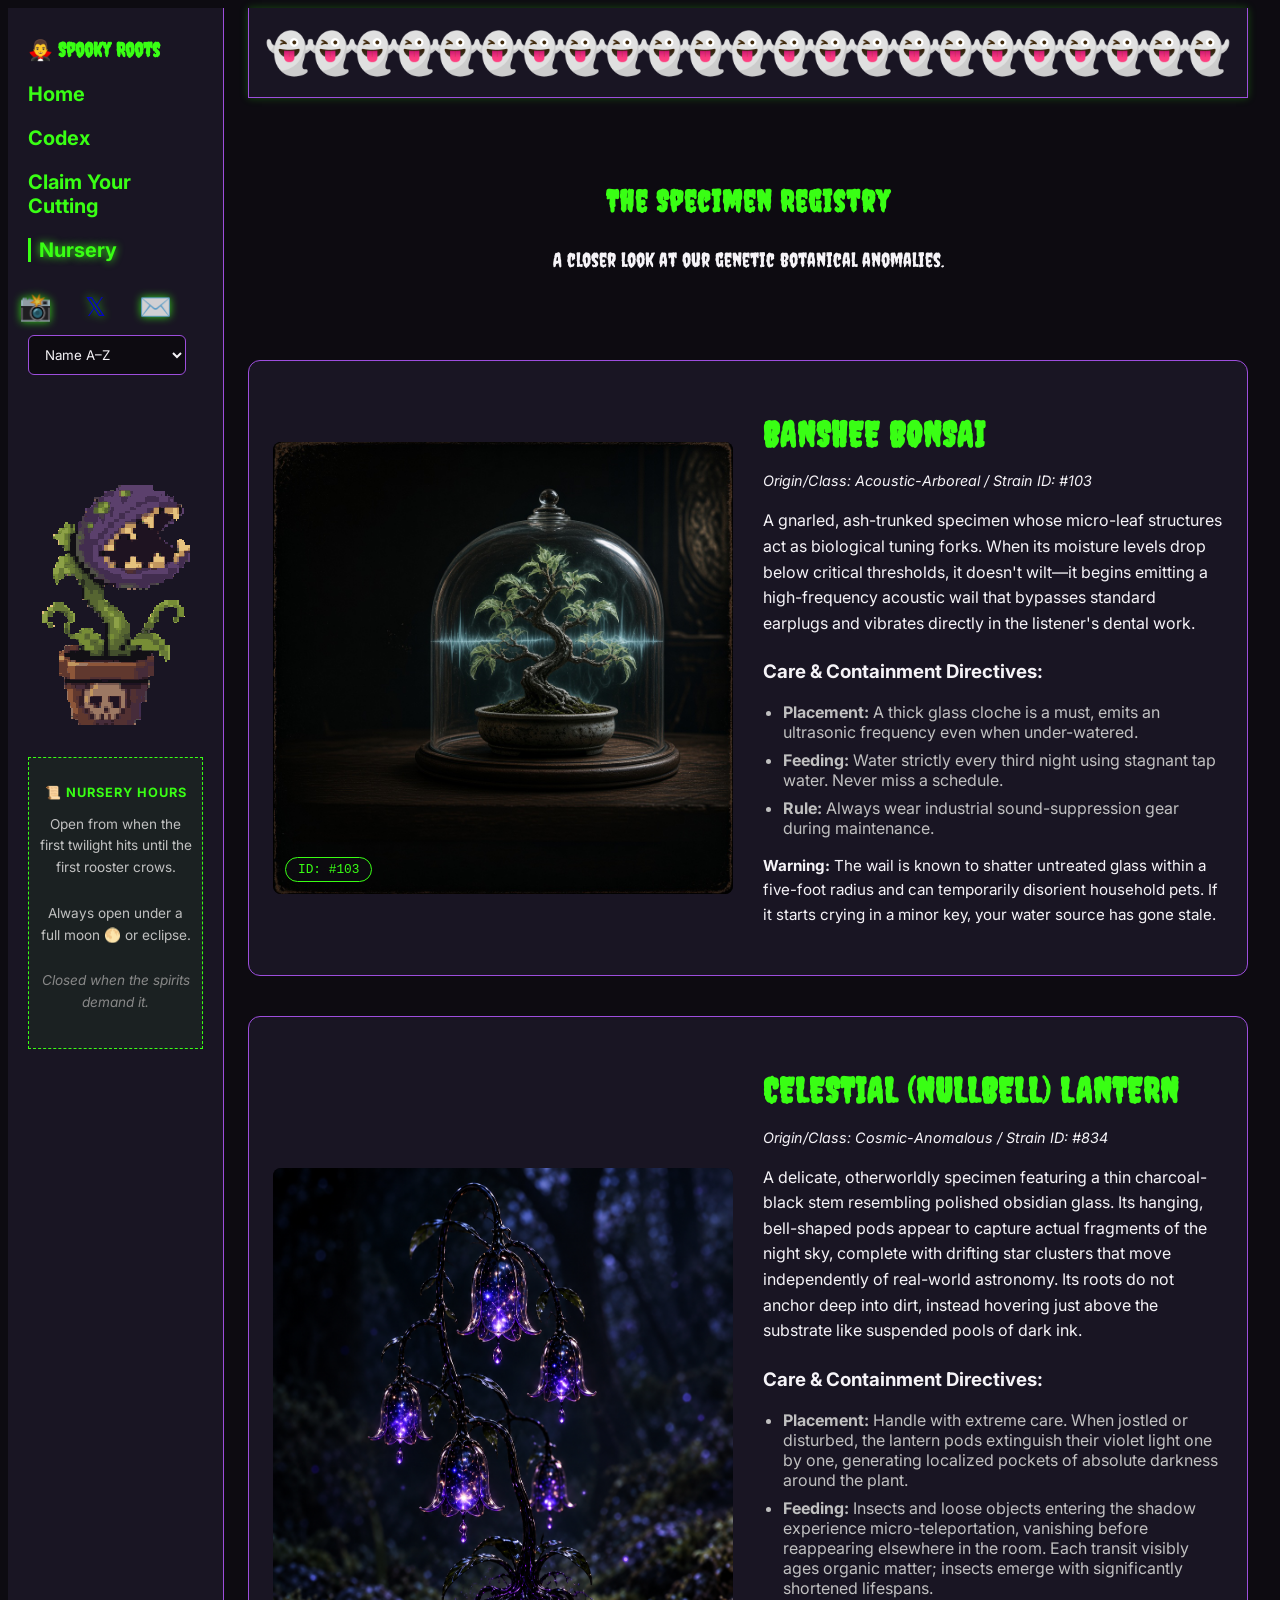
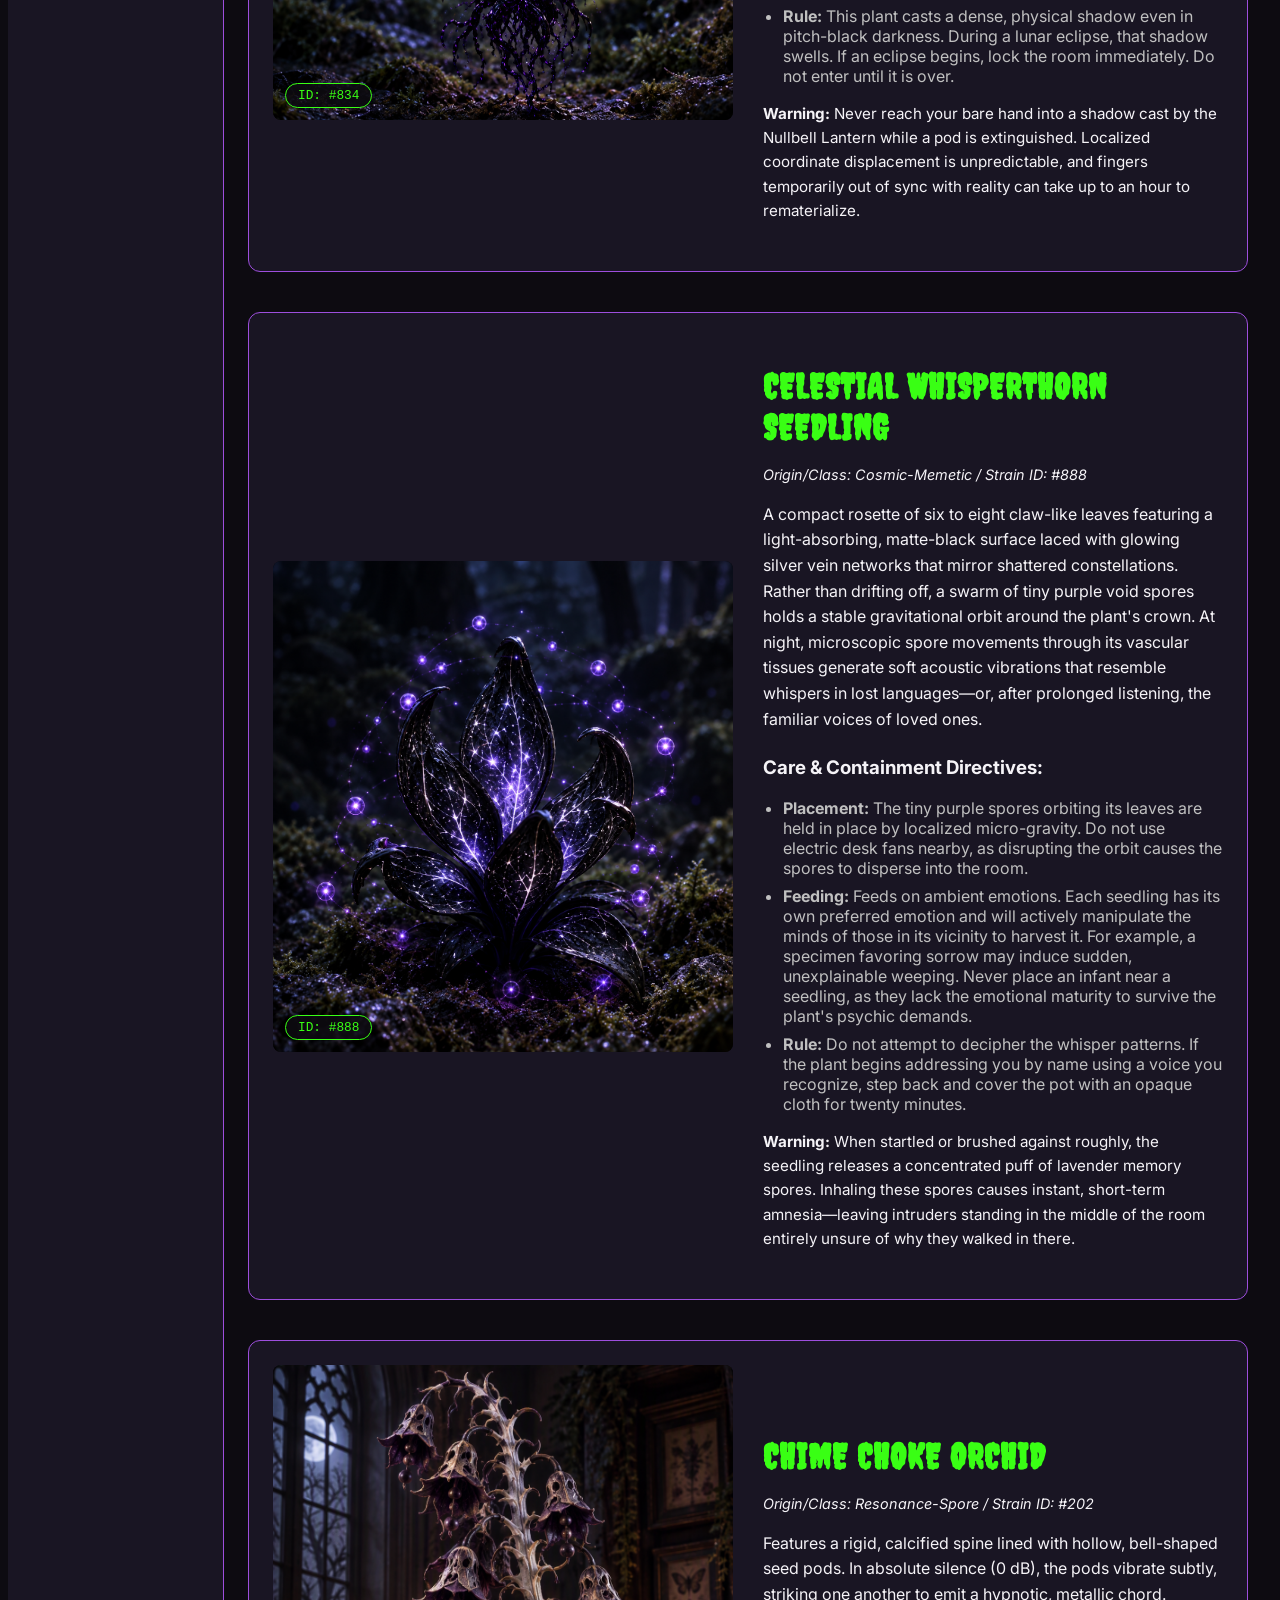
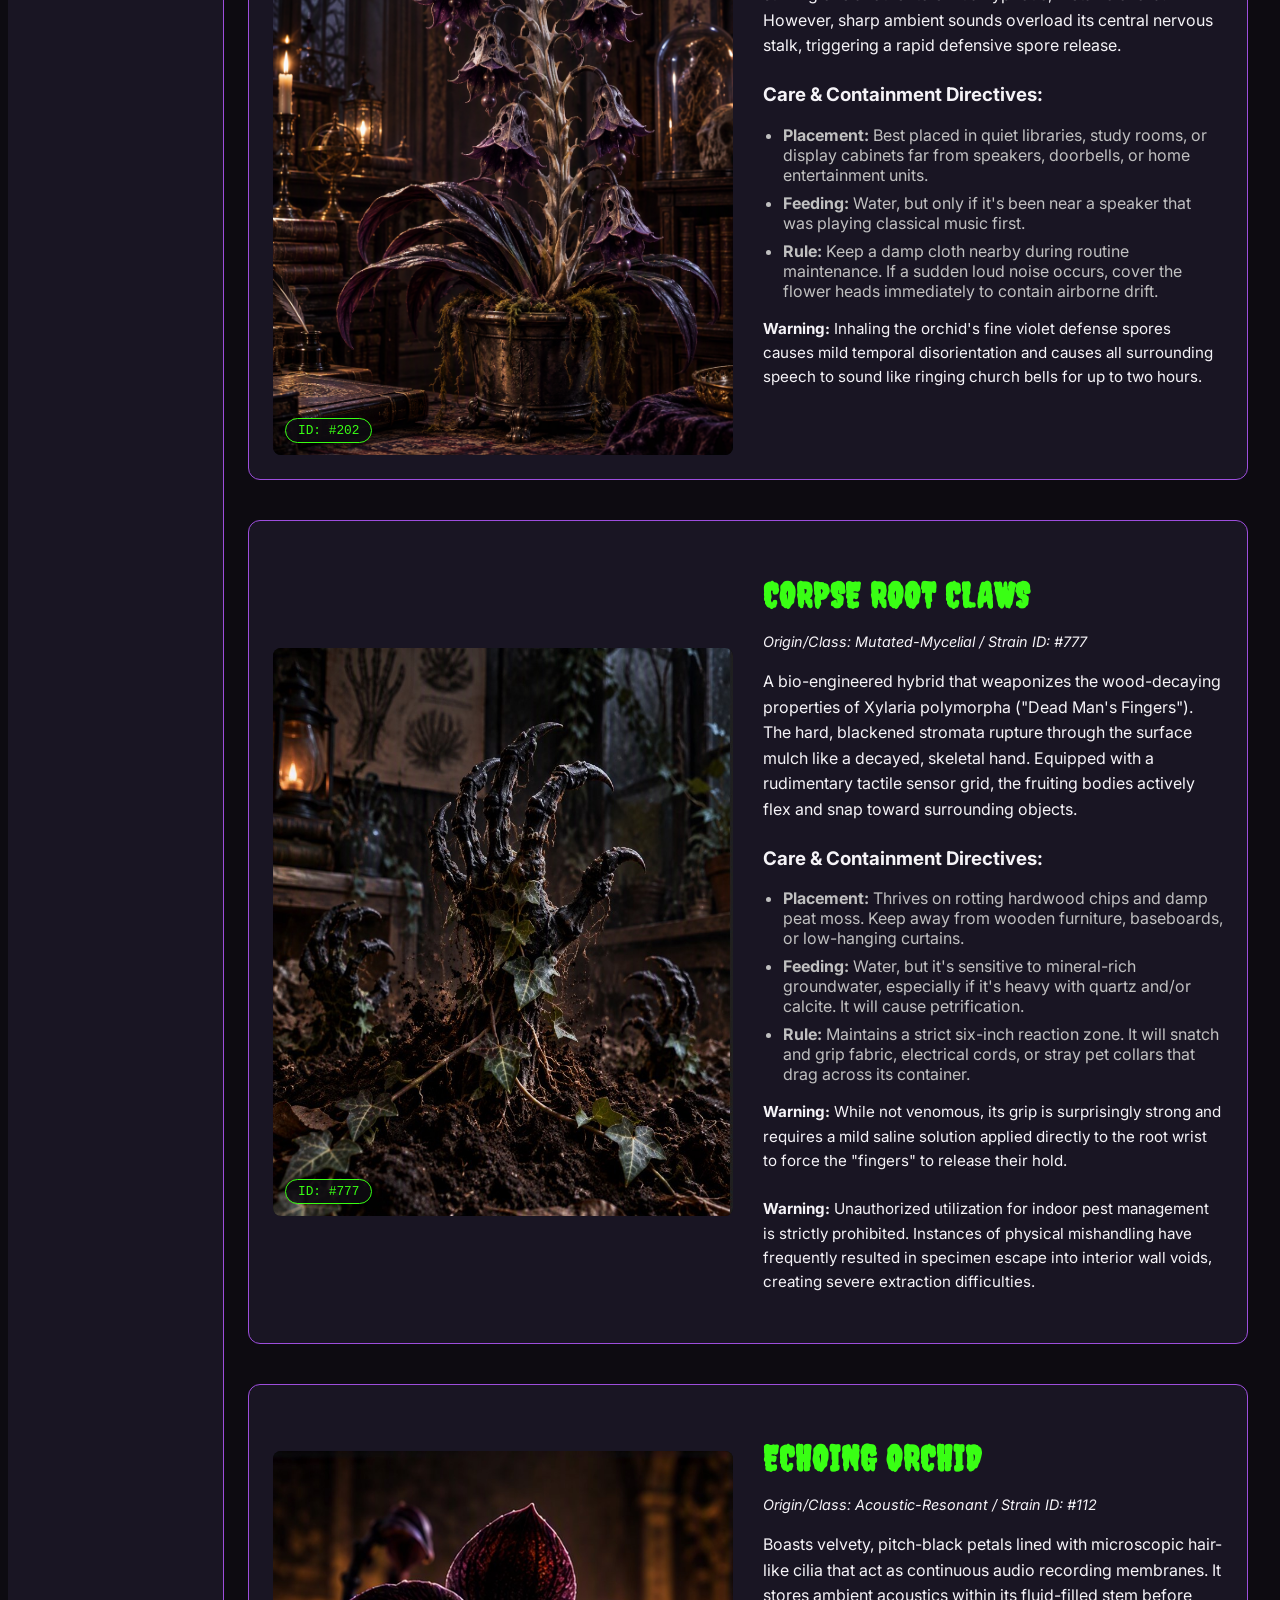
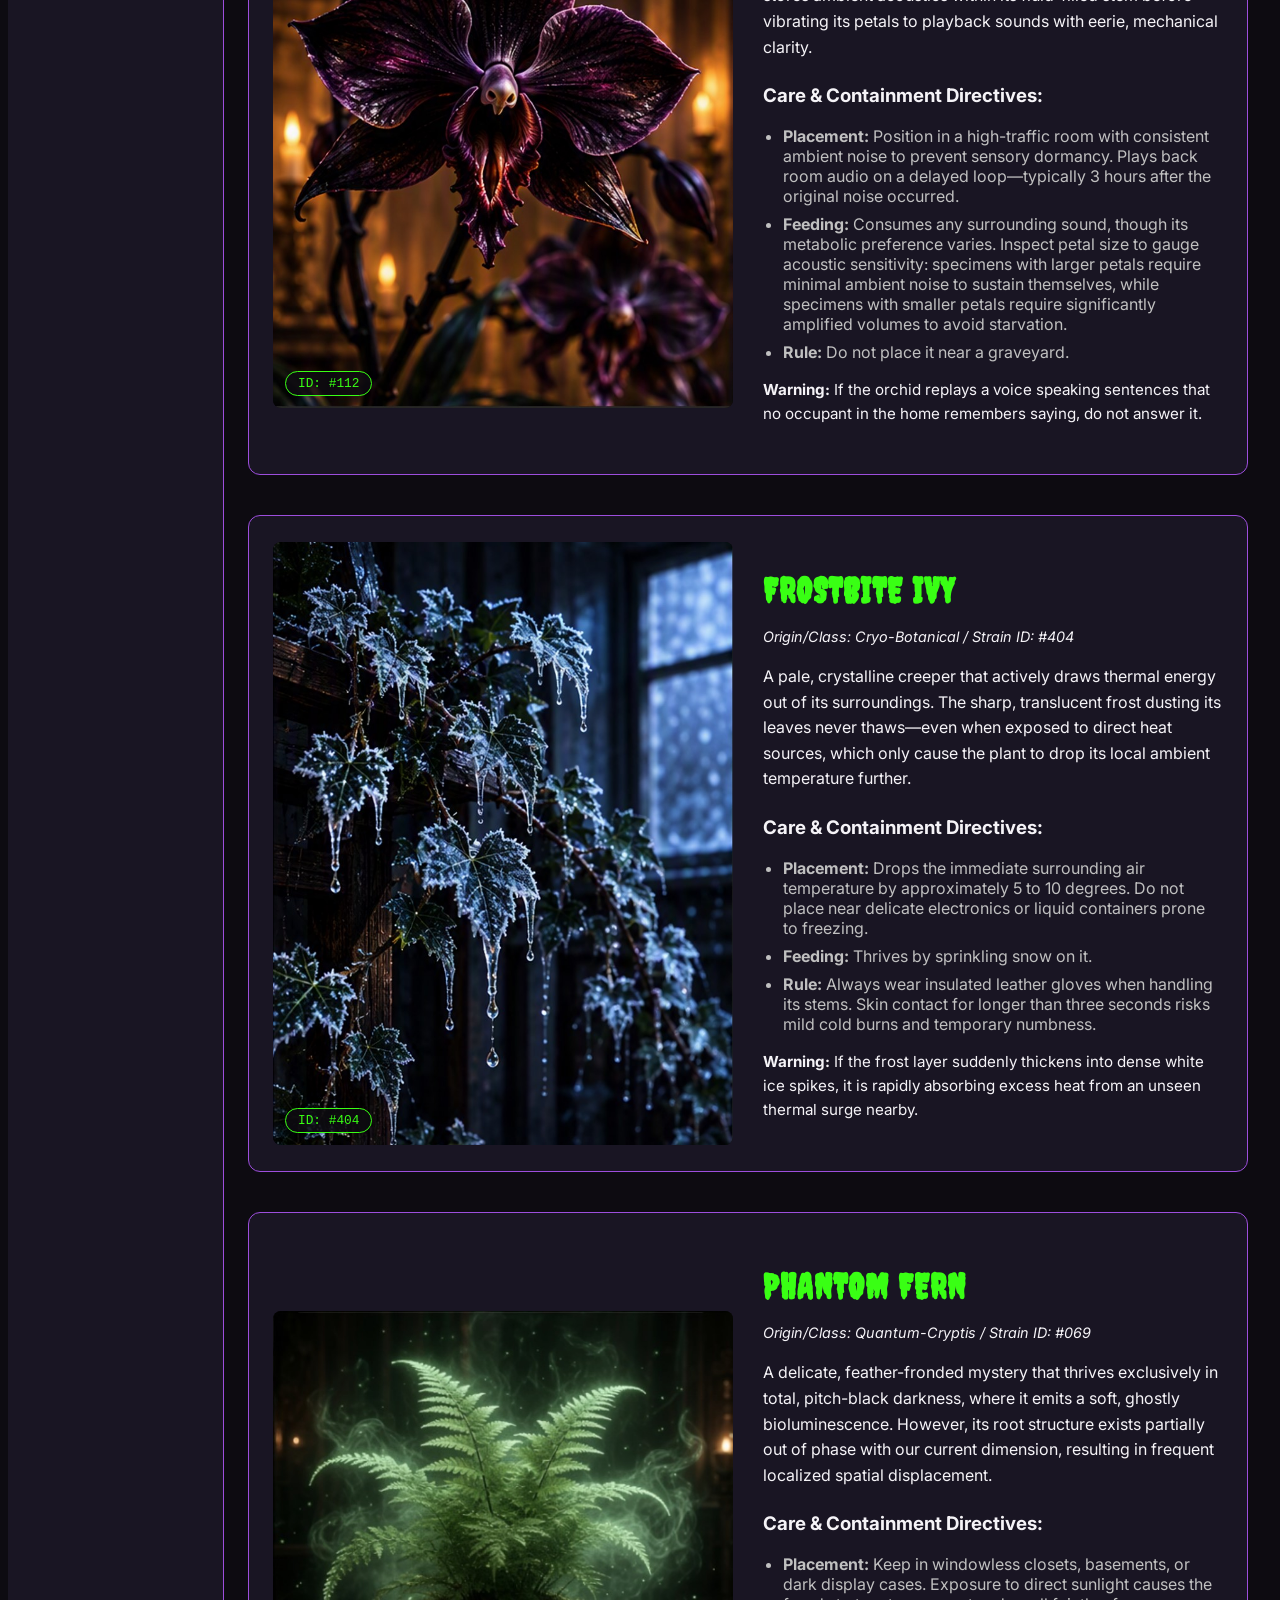
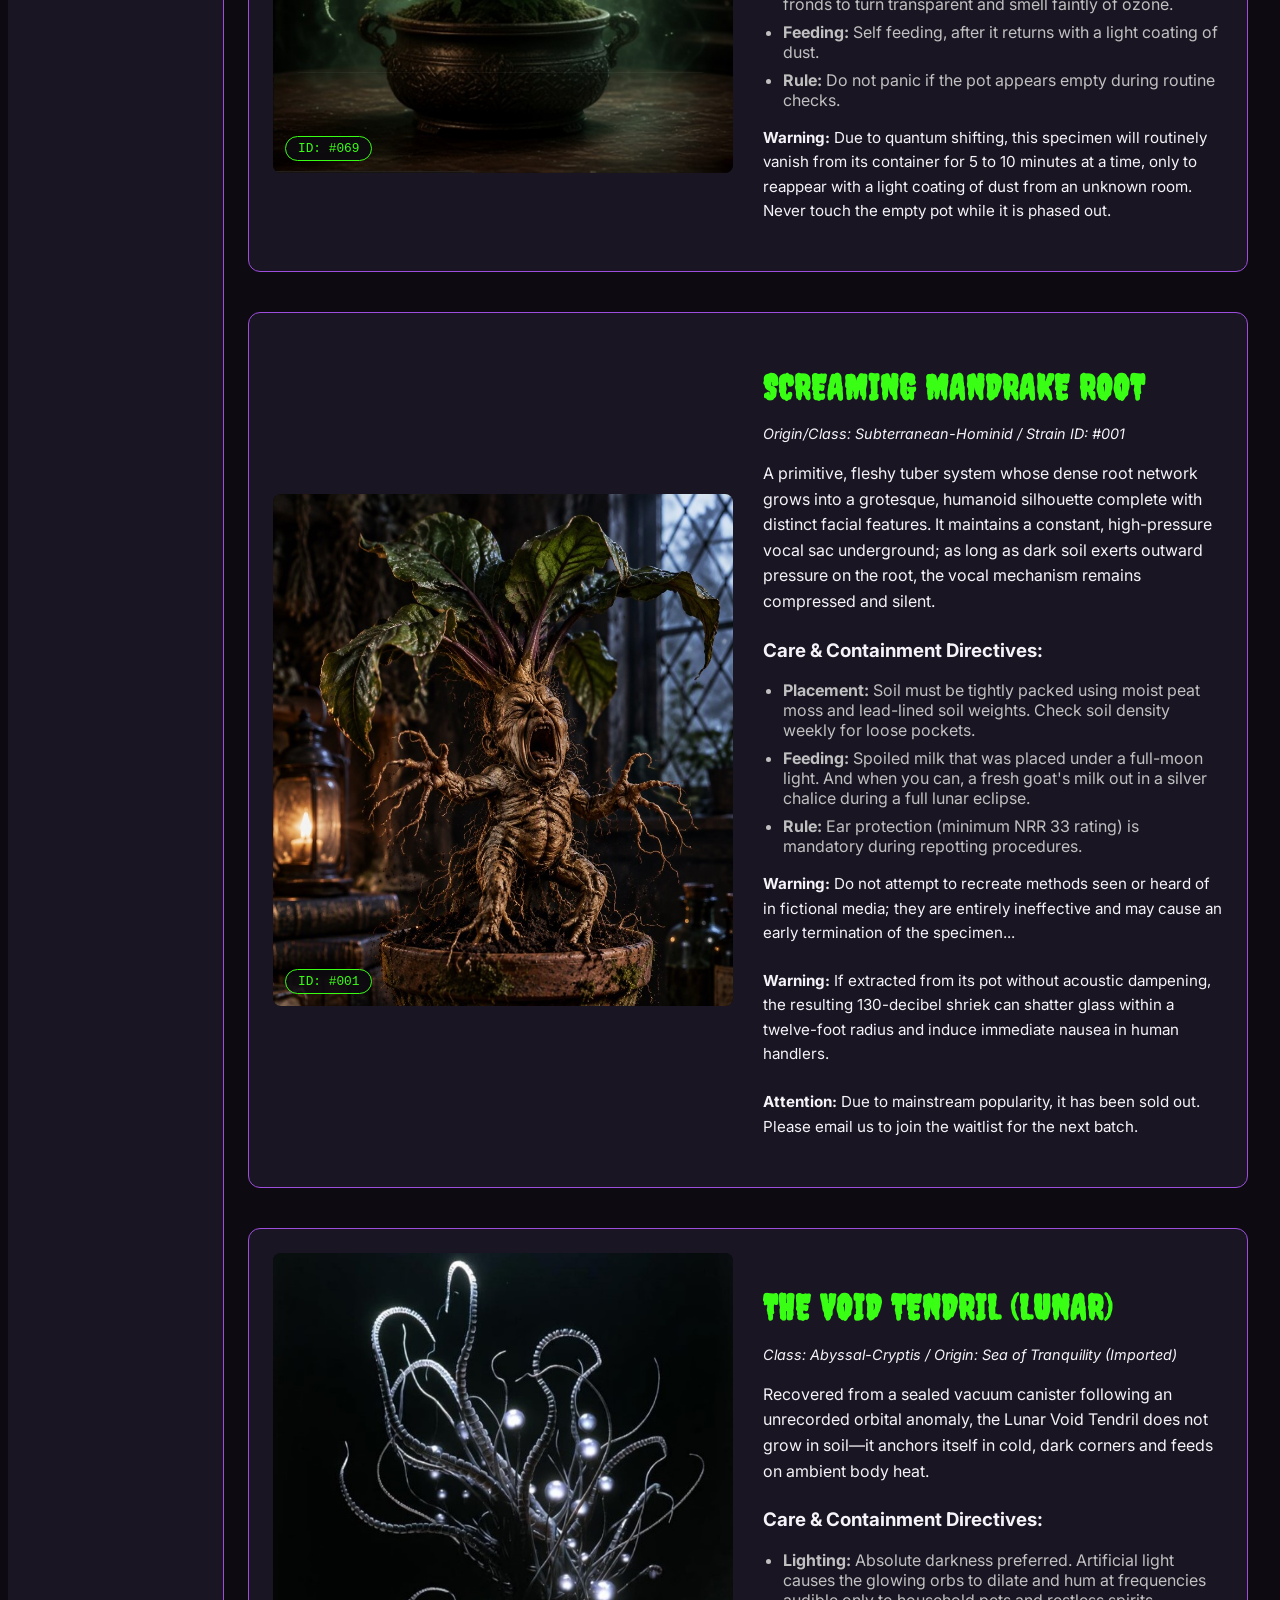
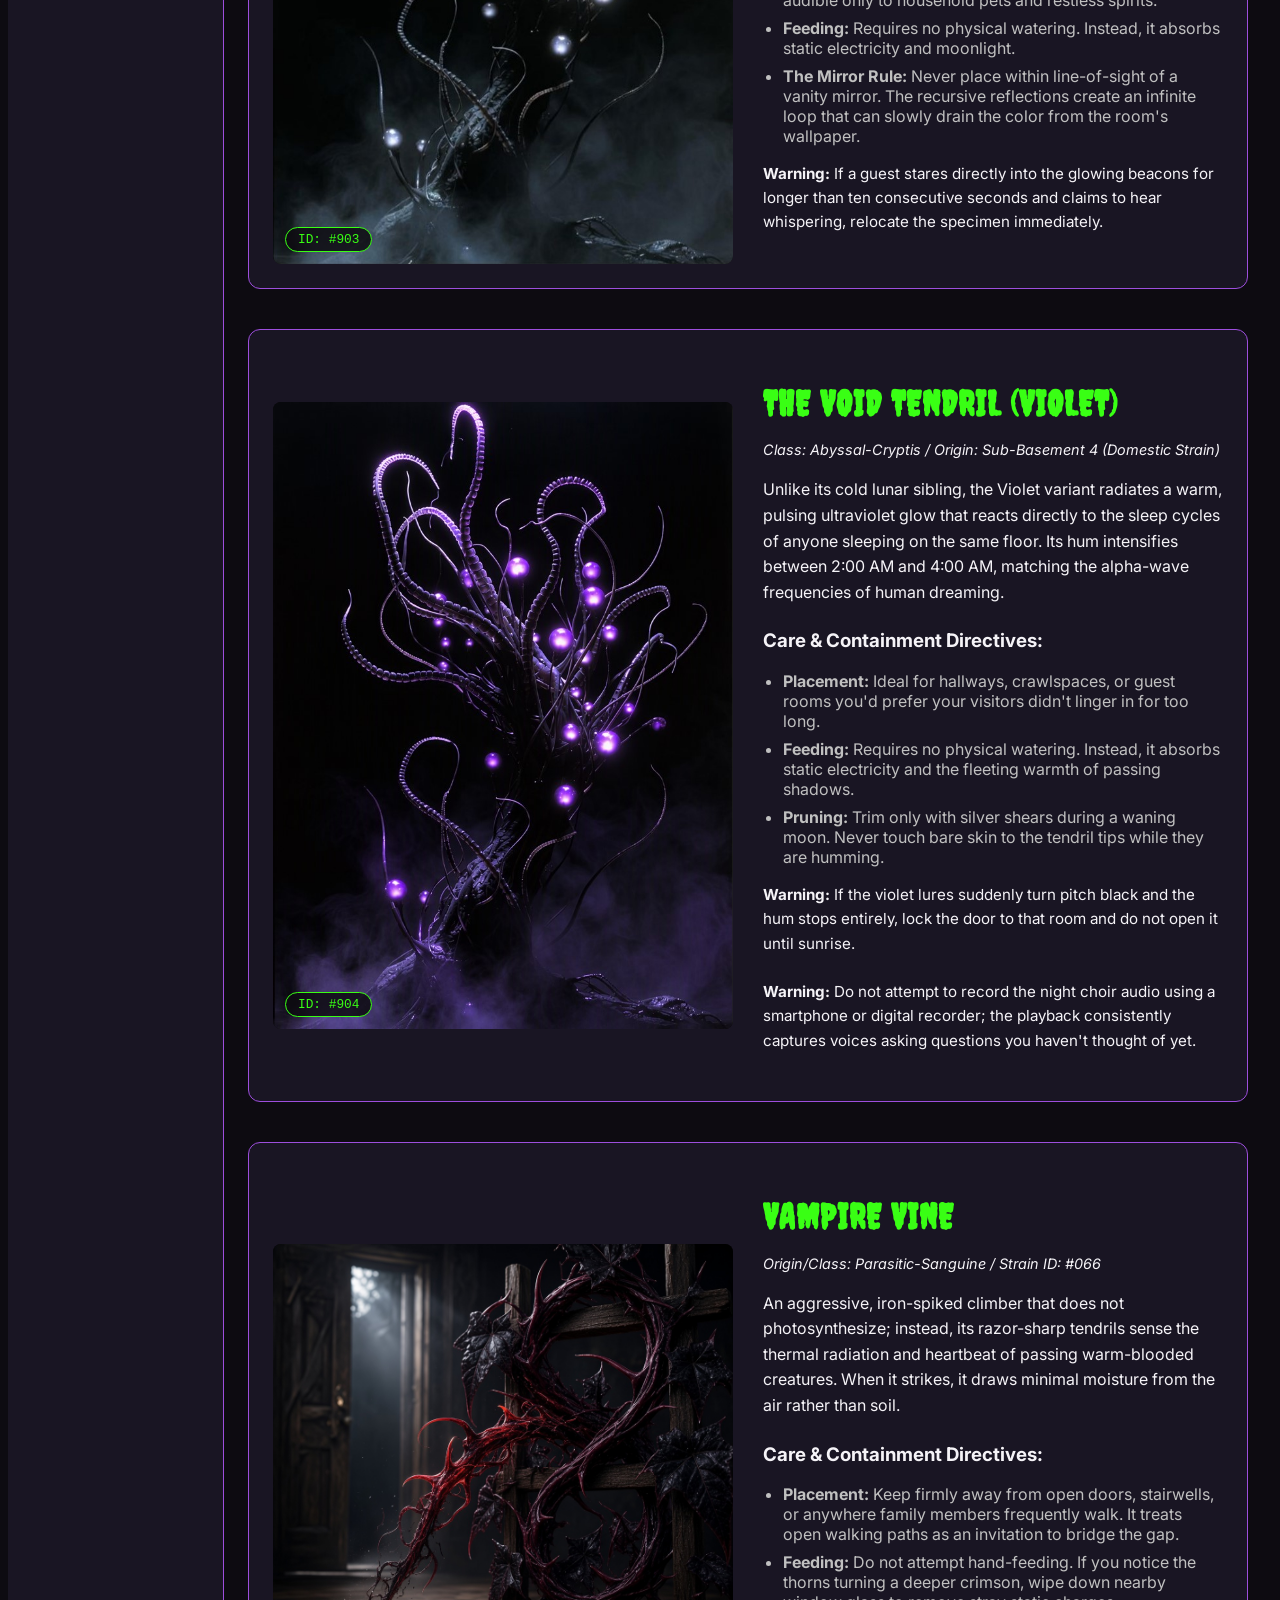
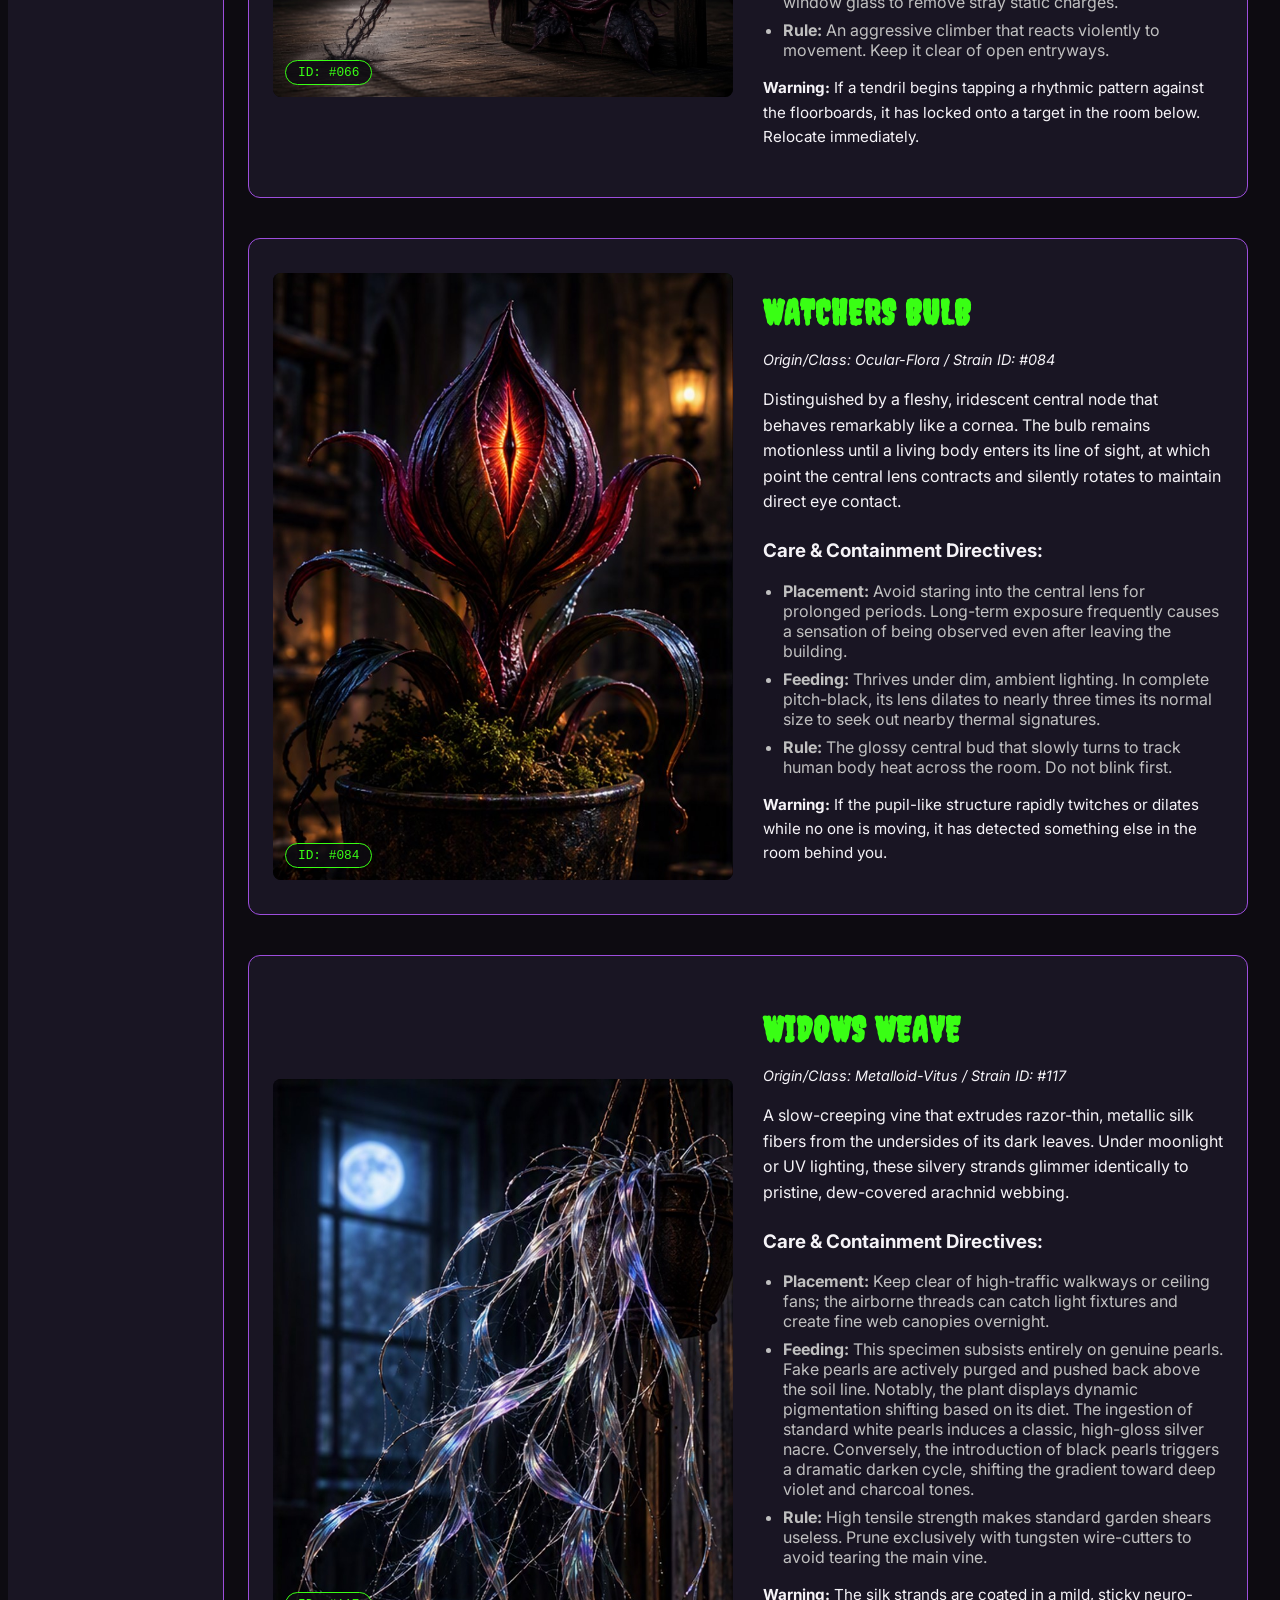
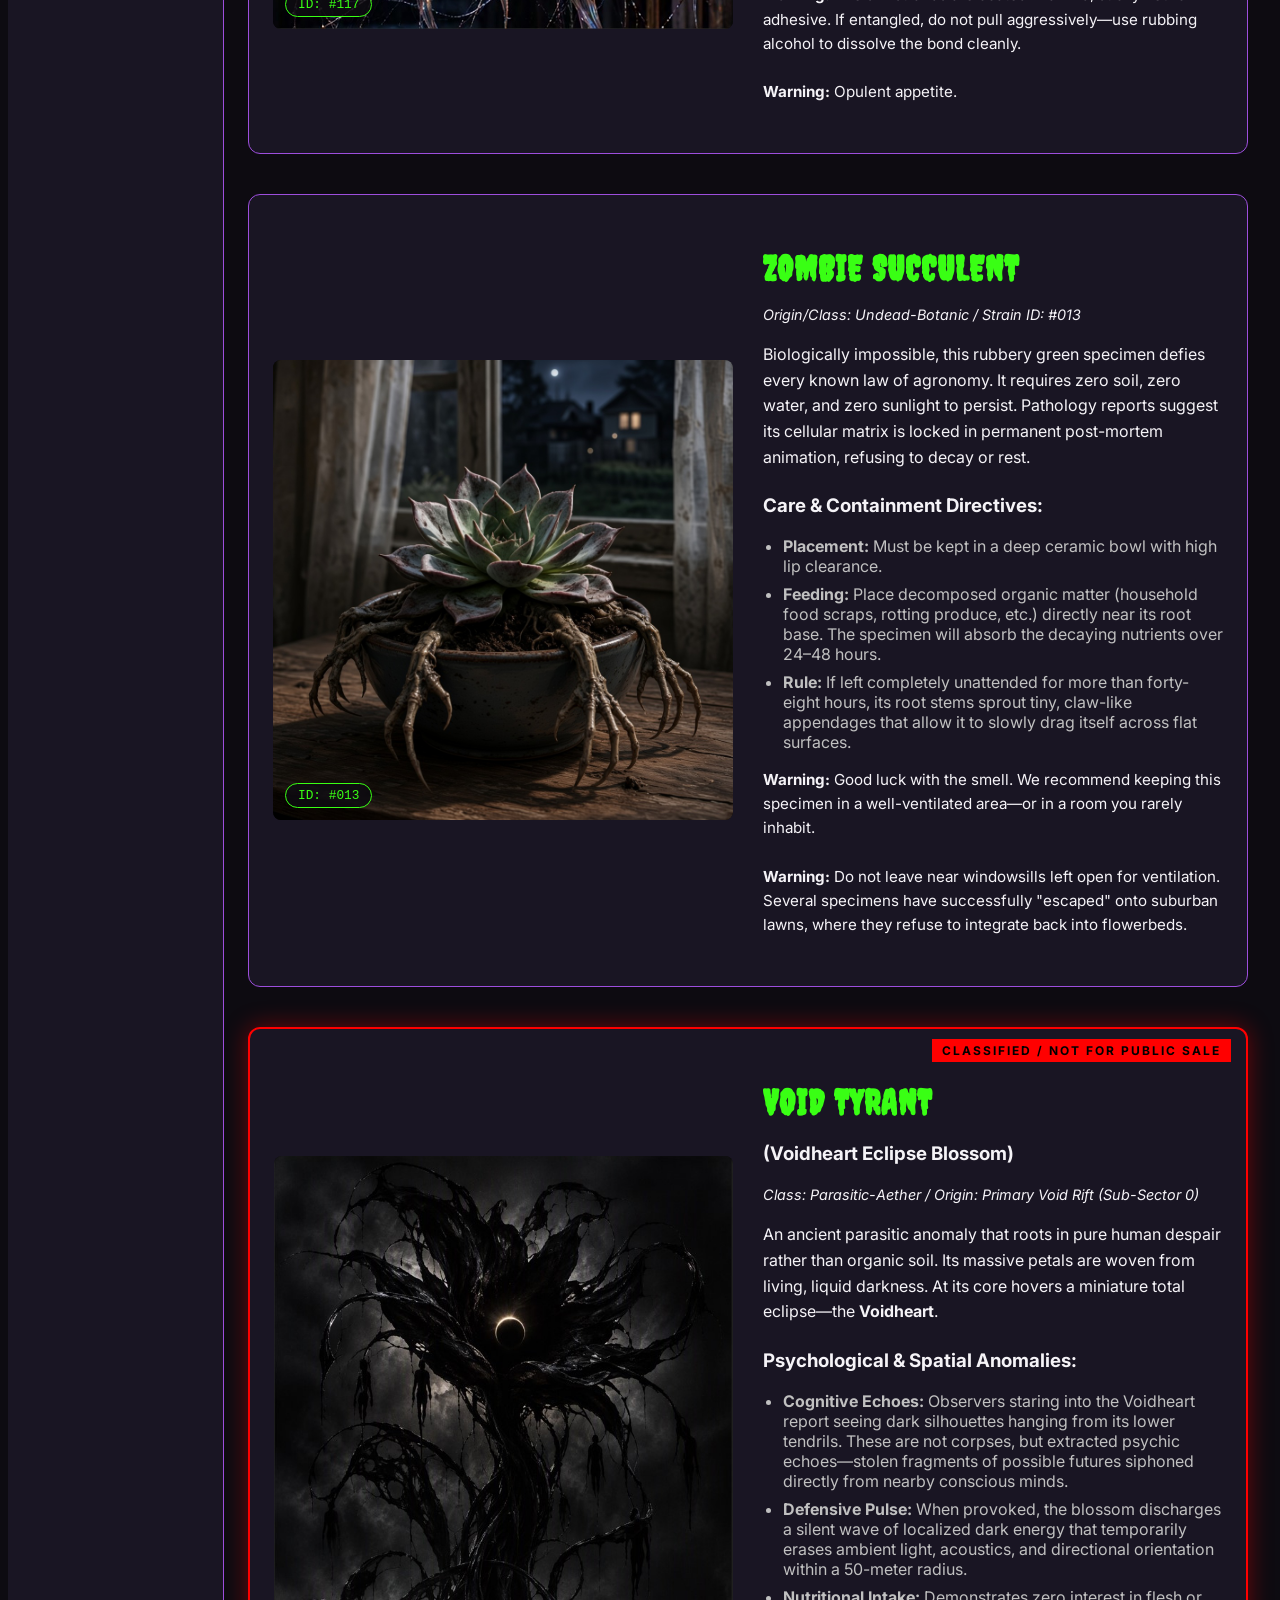
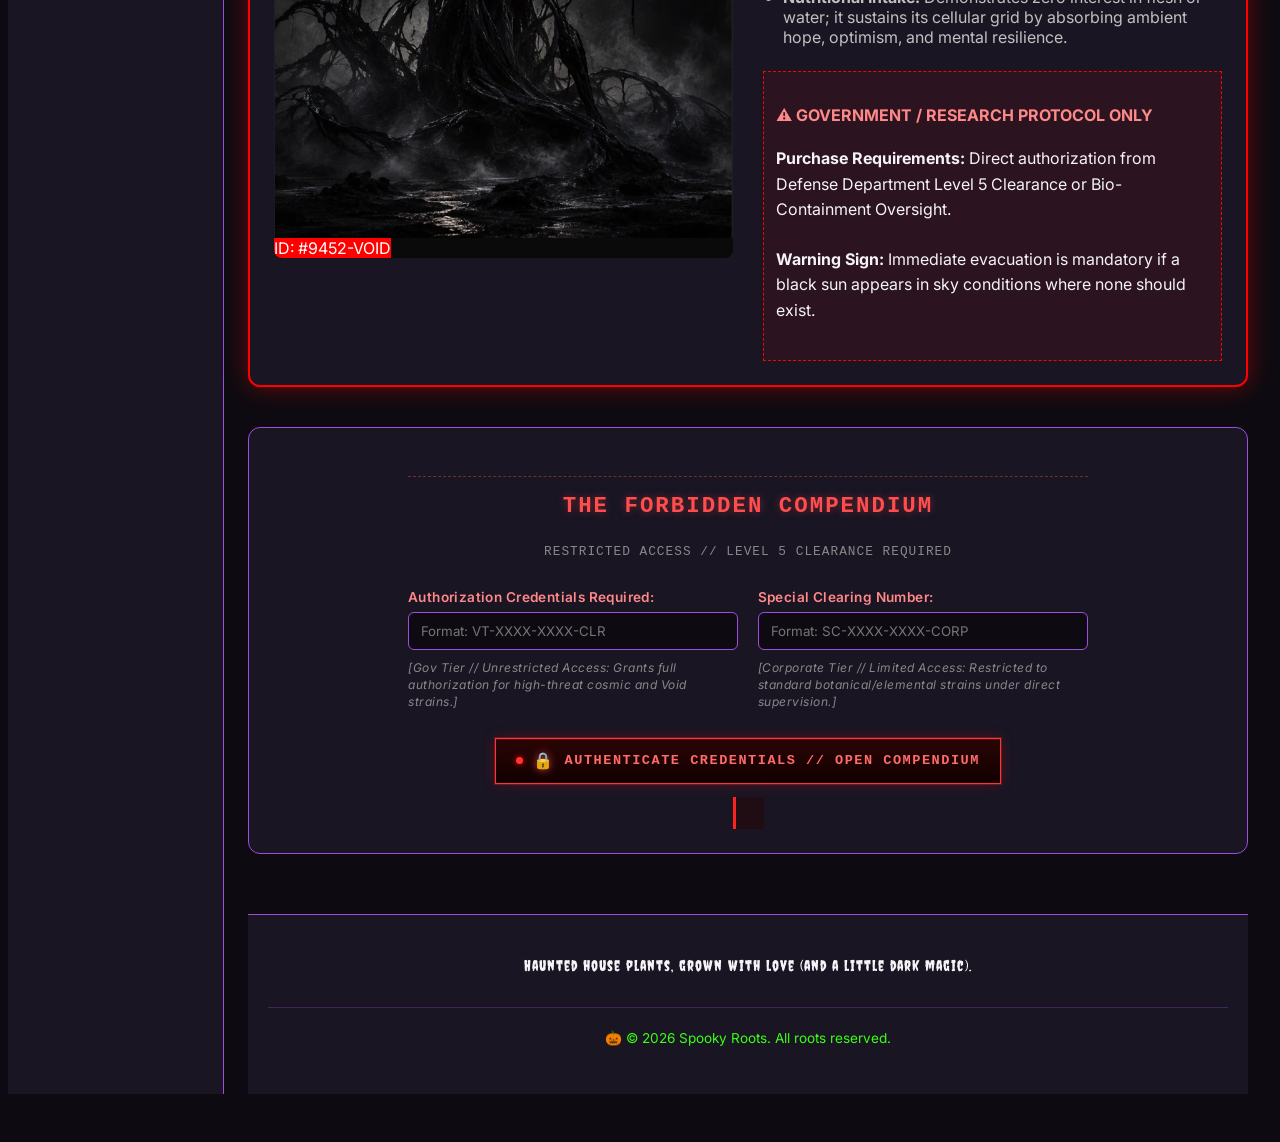
==== commit f6da5079: "Add files via upload" ====
--- a/monsters.html
+++ b/monsters.html
@@ -493,6 +493,12 @@
             </ul>
 
             <p class="warning-text">
+              <strong>Warning:</strong> Do not attempt to recreate methods seen
+              or heard of in fictional media; they are entirely ineffective and
+              may cause an early termination of the specimen...
+            </p>
+
+            <p class="warning-text">
               <strong>Warning:</strong> If extracted from its pot without
               acoustic dampening, the resulting 130-decibel shriek can shatter
               glass within a twelve-foot radius and induce immediate nausea in
--- a/style.css
+++ b/style.css
@@ -927,8 +927,7 @@
   }
    
   .monster-sprite {
-    transform: scale(0.5); 
-    margin: 12px auto;
+    display: none;
   }
 
   .nursery-hours {
